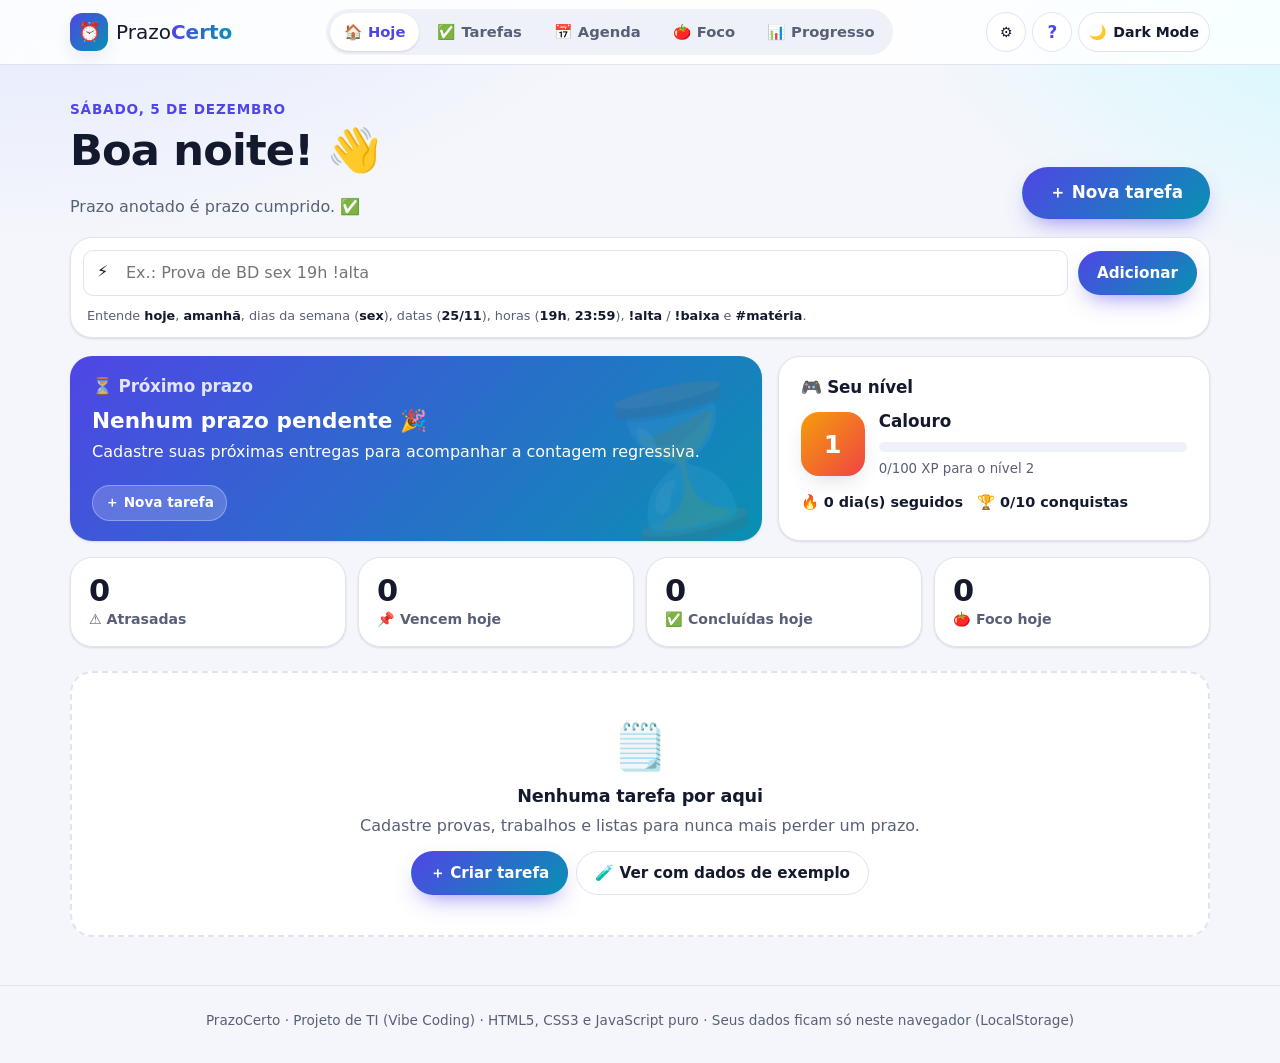
==== index.html @ 07aa2f1f "Add files via upload" ====
<!DOCTYPE html>
<html lang="pt-BR">
<head>
  <meta charset="UTF-8">
  <meta name="viewport" content="width=device-width, initial-scale=1.0">
  <meta name="description" content="PrazoCerto — agenda, tarefas, prazos e Pomodoro para estudantes universitários.">
  <meta name="theme-color" content="#4f46e5">
  <title>PrazoCerto — Gestão de Tempo para Estudantes</title>

  <!-- Prévia do link (WhatsApp, Instagram, Telegram, Discord, Facebook, X/Twitter, LinkedIn) -->
  <link rel="canonical" href="https://joaofortesrabelo-ctrl.github.io/PrazoCerto/">
  <meta property="og:type" content="website">
  <meta property="og:site_name" content="PrazoCerto">
  <meta property="og:locale" content="pt_BR">
  <meta property="og:url" content="https://joaofortesrabelo-ctrl.github.io/PrazoCerto/">
  <meta property="og:title" content="⏰ PrazoCerto — Organize seus prazos da faculdade">
  <meta property="og:description" content="Tarefas, prazos e agenda com cores de urgência, Pomodoro e conquistas. Grátis, instalável e funciona sem internet.">
  <meta property="og:image" content="https://joaofortesrabelo-ctrl.github.io/PrazoCerto/assets/og-imagem.jpg">
  <meta property="og:image:secure_url" content="https://joaofortesrabelo-ctrl.github.io/PrazoCerto/assets/og-imagem.jpg">
  <meta property="og:image:type" content="image/jpeg">
  <meta property="og:image:width" content="1200">
  <meta property="og:image:height" content="630">
  <meta property="og:image:alt" content="Logo do PrazoCerto com o despertador e cartões de tarefas coloridos por urgência">
  <meta name="twitter:card" content="summary_large_image">
  <meta name="twitter:title" content="⏰ PrazoCerto — Organize seus prazos da faculdade">
  <meta name="twitter:description" content="Tarefas, prazos e agenda com cores de urgência, Pomodoro e conquistas. Grátis, instalável e funciona sem internet.">
  <meta name="twitter:image" content="https://joaofortesrabelo-ctrl.github.io/PrazoCerto/assets/og-imagem.jpg">
  <meta name="twitter:image:alt" content="Logo do PrazoCerto com o despertador e cartões de tarefas coloridos por urgência">
  <link rel="icon" href="assets/icons/favicon-32.png" type="image/png" sizes="32x32">
  <link rel="icon" href="assets/icons/icon-192.png" type="image/png" sizes="192x192">

  <!-- App instalável (PWA): manifesto, ícone do iPhone e cor da barra -->
  <link rel="manifest" href="manifest.json">
  <link rel="apple-touch-icon" href="assets/icons/apple-touch-icon.png">
  <meta name="mobile-web-app-capable" content="yes">
  <meta name="apple-mobile-web-app-capable" content="yes">
  <meta name="apple-mobile-web-app-title" content="PrazoCerto">
  <meta name="apple-mobile-web-app-status-bar-style" content="default">

  <!-- Aplica o tema salvo antes de desenhar a página (evita "piscar") -->
  <script>
    (function () {
      var tema = null;
      try { tema = JSON.parse(localStorage.getItem('prazocerto:tema')); } catch (e) {}
      if (!tema) tema = window.matchMedia('(prefers-color-scheme: dark)').matches ? 'dark' : 'light';
      document.documentElement.setAttribute('data-theme', tema);
    })();
  </script>
  <link rel="stylesheet" href="css/style.css">
</head>
<body>
  <!-- Aviso que só aparece se o style.css não carregar (ex.: index.html aberto de dentro do .zip). O style.css esconde este bloco. -->
  <div class="aviso-arquivos" role="alert" style="margin:16px;padding:16px 20px;border:3px solid #b45309;border-radius:12px;background:#fffbeb;color:#1f2937;font:16px/1.5 system-ui,sans-serif">
    <strong style="font-size:18px">⚠️ Os arquivos do PrazoCerto não foram encontrados.</strong><br>
    Provavelmente o <code>index.html</code> foi aberto de dentro do arquivo .zip. Para funcionar:
    <ol style="margin:8px 0 0">
      <li>Feche esta página.</li>
      <li>Clique com o botão direito no <b>PrazoCerto.zip</b> e escolha <b>Extrair tudo…</b></li>
      <li>Abra a pasta extraída <b>prazocerto</b> e dê dois cliques no <b>index.html</b>.</li>
    </ol>
  </div>
  <a class="skip-link" href="#conteudo">Pular para o conteúdo</a>

  <!-- ================= CABEÇALHO ================= -->
  <header class="topbar">
    <div class="topbar__inner">
      <a class="brand" href="#hoje" aria-label="PrazoCerto — início">
        <span class="brand__logo" aria-hidden="true">⏰</span>
        <span class="brand__name">Prazo<strong>Certo</strong></span>
      </a>

      <nav class="nav" aria-label="Navegação principal">
        <ul class="nav__list">
          <li><a class="nav__link" href="#hoje" data-view="hoje"><span aria-hidden="true">🏠</span><span>Hoje</span></a></li>
          <li><a class="nav__link" href="#tarefas" data-view="tarefas"><span aria-hidden="true">✅</span><span>Tarefas</span><span class="badge" id="badge-atrasadas" hidden title="Tarefas atrasadas">0</span></a></li>
          <li><a class="nav__link" href="#agenda" data-view="agenda"><span aria-hidden="true">📅</span><span>Agenda</span></a></li>
          <li><a class="nav__link" href="#foco" data-view="foco"><span aria-hidden="true">🍅</span><span>Foco</span></a></li>
          <li><a class="nav__link" href="#progresso" data-view="progresso"><span aria-hidden="true">📊</span><span>Progresso</span></a></li>
        </ul>
      </nav>

      <div class="topbar__actions">
        <a class="timer-pill" id="timer-pill" href="#foco" hidden aria-label="Pomodoro em andamento — abrir Foco">🍅 <span id="timer-pill-tempo">25:00</span></a>
        <button type="button" class="btn-icon btn-instalar" id="btn-instalar" hidden title="Instalar o PrazoCerto como app"><span aria-hidden="true">📲</span><span class="btn-instalar__texto">Instalar app</span></button>
        <button type="button" class="btn-icon" id="btn-config" aria-haspopup="dialog" aria-label="Configurações" title="Configurações">⚙️</button>
        <button type="button" class="btn-icon" id="btn-ajuda" aria-haspopup="dialog" aria-label="Ajuda e atalhos" title="Ajuda (?)"><span class="btn-ajuda__q" aria-hidden="true">?</span></button>
        <button type="button" class="btn-icon btn-tema" id="btn-tema" aria-pressed="false" title="Alternar tema (T)">
          <span class="btn-tema__icone" aria-hidden="true">🌙</span>
          <span class="btn-tema__texto" lang="en">Dark Mode</span>
        </button>
      </div>
    </div>
  </header>

  <main id="conteudo" tabindex="-1">

    <!-- ================= HOJE ================= -->
    <section class="view" id="view-hoje" aria-labelledby="titulo-hoje">
      <div class="hoje-topo">
        <div>
          <p class="eyebrow" id="hoje-data"></p>
          <h1 id="titulo-hoje">Olá!</h1>
          <p class="sub" id="hoje-frase"></p>
        </div>
        <button type="button" class="btn btn--primary btn--lg" data-acao="nova-tarefa">＋ Nova tarefa</button>
      </div>

      <form class="card quick-add" id="form-rapido" autocomplete="off">
        <label for="rapido" class="sr-only">Adicionar tarefa rápida</label>
        <span class="quick-add__icon" aria-hidden="true">⚡</span>
        <input type="text" id="rapido" class="input" maxlength="120"
               placeholder="Ex.: Prova de BD sex 19h !alta" aria-describedby="rapido-dica">
        <button type="submit" class="btn btn--primary">Adicionar</button>
        <p class="quick-add__dica" id="rapido-dica">Entende <b>hoje</b>, <b>amanhã</b>, dias da semana (<b>sex</b>), datas (<b>25/11</b>), horas (<b>19h</b>, <b>23:59</b>), <b>!alta</b> / <b>!baixa</b> e <b>#matéria</b>.</p>
      </form>

      <div class="hoje-grid">
        <section class="card destaque" id="proximo-prazo" aria-labelledby="titulo-proximo">
          <h2 id="titulo-proximo" class="card__title">⏳ Próximo prazo</h2>
          <div id="proximo-conteudo"></div>
        </section>

        <section class="card nivel-card" aria-labelledby="titulo-nivel">
          <h2 id="titulo-nivel" class="card__title">🎮 Seu nível</h2>
          <div id="nivel-conteudo"></div>
        </section>
      </div>

      <div class="kpis" id="hoje-kpis"></div>

      <div id="hoje-listas"></div>
    </section>

    <!-- ================= TAREFAS ================= -->
    <section class="view" id="view-tarefas" aria-labelledby="titulo-tarefas" hidden>
      <div class="section-head">
        <div>
          <h1 id="titulo-tarefas">Minhas tarefas</h1>
          <p class="sub" id="sub-tarefas"></p>
        </div>
        <button type="button" class="btn btn--primary" data-acao="nova-tarefa">＋ Nova tarefa</button>
      </div>

      <form class="card toolbar" id="form-filtros" role="search" onsubmit="return false">
        <div class="toolbar__search">
          <label for="busca" class="sr-only">Buscar tarefas</label>
          <span class="toolbar__search-icon" aria-hidden="true">🔍</span>
          <input type="search" id="busca" class="input" placeholder="Buscar por título ou descrição…" autocomplete="off">
        </div>
        <div class="toolbar__filters">
          <label class="sr-only" for="filtro-status">Status</label>
          <select id="filtro-status" class="select">
            <option value="pendentes">⏳ Pendentes</option>
            <option value="concluidas">✅ Concluídas</option>
            <option value="todas">📋 Todas</option>
          </select>
          <label class="sr-only" for="filtro-prioridade">Prioridade</label>
          <select id="filtro-prioridade" class="select"><option value="">Todas as prioridades</option></select>
          <label class="sr-only" for="filtro-materia">Matéria</label>
          <select id="filtro-materia" class="select"><option value="">Todas as matérias</option></select>
          <label class="sr-only" for="ordem">Ordenar por</label>
          <select id="ordem" class="select">
            <option value="prazo">Ordenar: prazo</option>
            <option value="prioridade">Ordenar: prioridade</option>
            <option value="criacao">Ordenar: mais novas</option>
          </select>
        </div>
      </form>

      <div id="lista-tarefas"></div>
      <div class="rodape-lista">
        <button type="button" class="btn btn--danger-ghost btn--sm" id="btn-limpar-concluidas" hidden>🧹 Apagar tarefas concluídas</button>
      </div>
    </section>

    <!-- ================= AGENDA ================= -->
    <section class="view" id="view-agenda" aria-labelledby="titulo-agenda" hidden>
      <div class="section-head">
        <div>
          <h1 id="titulo-agenda">Agenda</h1>
          <p class="sub">Veja os prazos do mês. Toque em um dia para ver as tarefas.</p>
        </div>
      </div>

      <div class="agenda">
        <section class="card calendario" aria-labelledby="mes-titulo">
          <div class="calendario__head">
            <button type="button" class="btn-icon" id="mes-anterior" aria-label="Mês anterior">‹</button>
            <h2 id="mes-titulo" aria-live="polite">Mês</h2>
            <button type="button" class="btn-icon" id="mes-proximo" aria-label="Próximo mês">›</button>
            <button type="button" class="btn btn--ghost btn--sm" id="mes-hoje">Hoje</button>
          </div>
          <div class="calendario__semana" aria-hidden="true">
            <span>Dom</span><span>Seg</span><span>Ter</span><span>Qua</span><span>Qui</span><span>Sex</span><span>Sáb</span>
          </div>
          <div class="calendario__dias" id="calendario-dias" aria-label="Dias do mês (use as setas para navegar)"></div>
          <div class="legenda-prioridade" aria-hidden="true">
            <span><i style="background:#ef4444"></i>Alta</span><span><i style="background:#f59e0b"></i>Média</span><span><i style="background:#22c55e"></i>Baixa</span>
          </div>
        </section>

        <section class="card dia-painel" aria-labelledby="dia-titulo">
          <h2 id="dia-titulo">Dia</h2>
          <p class="sub" id="dia-resumo"></p>
          <div id="dia-lista"></div>
          <button type="button" class="btn btn--ghost" id="btn-nova-no-dia">＋ Nova tarefa neste dia</button>
        </section>
      </div>
    </section>

    <!-- ================= FOCO (POMODORO) ================= -->
    <section class="view" id="view-foco" aria-labelledby="titulo-foco" hidden>
      <div class="section-head">
        <div>
          <h1 id="titulo-foco">Modo foco</h1>
          <p class="sub">Técnica Pomodoro: foque sem distrações e faça pausas curtas. A cada 4 ciclos, uma pausa longa.</p>
        </div>
      </div>

      <div class="foco">
        <section class="card timer" aria-label="Timer Pomodoro">
          <div class="segmented" role="radiogroup" aria-label="Modo do timer" id="modos">
            <label class="segmented__opt"><input type="radio" name="modo" value="foco" checked><span>🍅 Foco</span></label>
            <label class="segmented__opt"><input type="radio" name="modo" value="curta"><span>☕ Pausa curta</span></label>
            <label class="segmented__opt"><input type="radio" name="modo" value="longa"><span>🛋️ Pausa longa</span></label>
          </div>

          <div class="anel" id="anel">
            <svg viewBox="0 0 260 260" aria-hidden="true">
              <circle class="anel__trilho" cx="130" cy="130" r="116"></circle>
              <circle class="anel__progresso" id="anel-progresso" cx="130" cy="130" r="116"></circle>
            </svg>
            <div class="anel__centro">
              <span class="anel__tempo" id="timer-tempo" role="timer" aria-live="off">25:00</span>
              <span class="anel__modo" id="timer-modo">Hora de focar</span>
            </div>
          </div>

          <div class="timer__tarefa">
            <label for="timer-tarefa" class="field__label">Focar em qual tarefa?</label>
            <select id="timer-tarefa" class="select"><option value="">Sem tarefa específica</option></select>
          </div>

          <div class="timer__botoes">
            <button type="button" class="btn btn--ghost" id="timer-reiniciar" aria-label="Reiniciar timer">↺ Reiniciar</button>
            <button type="button" class="btn btn--primary btn--lg btn--play" id="timer-iniciar">▶ Iniciar</button>
            <button type="button" class="btn btn--ghost" id="timer-pular" aria-label="Pular para a próxima etapa">⏭ Pular</button>
          </div>
          <p class="timer__status" id="timer-status" aria-live="polite"></p>
        </section>

        <section class="card foco-hoje" aria-labelledby="titulo-foco-hoje">
          <h2 id="titulo-foco-hoje" class="card__title">🍅 Foco de hoje</h2>
          <div id="foco-hoje-conteudo"></div>
        </section>
      </div>
    </section>

    <!-- ================= PROGRESSO ================= -->
    <section class="view" id="view-progresso" aria-labelledby="titulo-progresso" hidden>
      <div class="section-head">
        <div>
          <h1 id="titulo-progresso">Seu progresso</h1>
          <p class="sub">Estatísticas, nível e conquistas calculados a partir das suas tarefas e sessões de foco.</p>
        </div>
      </div>
      <div id="progresso-conteudo"></div>
    </section>
  </main>

  <footer class="footer">
    <p>PrazoCerto · Projeto de TI (Vibe Coding) · HTML5, CSS3 e JavaScript puro · Seus dados ficam só neste navegador (LocalStorage)</p>
  </footer>

  <!-- ================= DIÁLOGOS ================= -->
  <dialog class="modal modal--tarefa" id="dlg-tarefa" aria-labelledby="tarefa-titulo-modal">
    <form class="modal__body" id="form-tarefa" novalidate>
      <button type="button" class="modal__close" data-fechar aria-label="Fechar">✕</button>
      <h2 id="tarefa-titulo-modal">Nova tarefa</h2>
      <input type="hidden" id="t-id">

      <div class="campo">
        <label for="t-titulo" class="field__label">Título <span class="req" aria-hidden="true">*</span></label>
        <input type="text" id="t-titulo" class="input" maxlength="80" required placeholder="Ex.: Prova de Banco de Dados" aria-describedby="erro-titulo">
        <p class="erro" id="erro-titulo" role="alert" hidden></p>
      </div>

      <div class="campos-2">
        <div class="campo">
          <label for="t-materia" class="field__label">Matéria <span class="req" aria-hidden="true">*</span></label>
          <select id="t-materia" class="select" required></select>
        </div>
        <div class="campo">
          <label for="t-tipo" class="field__label">Tipo</label>
          <select id="t-tipo" class="select"></select>
        </div>
      </div>

      <fieldset class="campo">
        <legend class="field__label">Prioridade</legend>
        <div class="prioridades" id="t-prioridades"></div>
      </fieldset>

      <div class="campos-2">
        <div class="campo">
          <label for="t-prazo" class="field__label">Prazo de entrega</label>
          <input type="datetime-local" id="t-prazo" class="input" aria-describedby="prazo-dica">
          <div class="atalhos-data" id="prazo-dica">
            <button type="button" class="chip-btn" data-prazo="hoje">Hoje</button>
            <button type="button" class="chip-btn" data-prazo="amanha">Amanhã</button>
            <button type="button" class="chip-btn" data-prazo="semana">+7 dias</button>
            <button type="button" class="chip-btn" data-prazo="">Sem prazo</button>
          </div>
        </div>
        <div class="campo">
          <label for="t-estimativa" class="field__label">Tempo estimado</label>
          <select id="t-estimativa" class="select">
            <option value="15">15 min</option><option value="30">30 min</option><option value="45">45 min</option>
            <option value="60" selected>1 hora</option><option value="90">1h30</option><option value="120">2 horas</option>
            <option value="180">3 horas</option><option value="300">5 horas</option>
          </select>
        </div>
      </div>

      <div class="campo">
        <label for="t-descricao" class="field__label">Anotações</label>
        <textarea id="t-descricao" class="input" rows="2" maxlength="400" placeholder="Conteúdo, links, materiais…"></textarea>
      </div>

      <fieldset class="campo">
        <legend class="field__label">Etapas (checklist)</legend>
        <ul class="subtarefas" id="t-subtarefas"></ul>
        <div class="sub-add">
          <label for="t-nova-sub" class="sr-only">Nova etapa</label>
          <input type="text" id="t-nova-sub" class="input" maxlength="80" placeholder="Adicionar etapa e apertar Enter">
          <button type="button" class="btn btn--ghost btn--sm" id="btn-add-sub">＋</button>
        </div>
      </fieldset>

      <div class="modal__actions modal__actions--split">
        <button type="button" class="btn btn--danger-ghost" id="btn-excluir-tarefa" hidden>🗑️ Excluir</button>
        <div>
          <button type="button" class="btn btn--text" data-fechar>Cancelar</button>
          <button type="submit" class="btn btn--primary">Salvar tarefa</button>
        </div>
      </div>
    </form>
  </dialog>

  <dialog class="modal" id="dlg-config" aria-labelledby="config-titulo">
    <div class="modal__body">
      <button type="button" class="modal__close" data-fechar aria-label="Fechar">✕</button>
      <h2 id="config-titulo">⚙️ Configurações</h2>

      <form id="form-config" class="config-sec">
        <h3>Você</h3>
        <label for="cfg-nome" class="field__label">Seu nome (para a saudação)</label>
        <input type="text" id="cfg-nome" class="input" maxlength="20" placeholder="Ex.: João">

        <h3>Pomodoro (minutos)</h3>
        <div class="campos-3">
          <div><label for="cfg-foco" class="field__label">Foco</label><input type="number" id="cfg-foco" class="input" min="5" max="90" step="5"></div>
          <div><label for="cfg-curta" class="field__label">Pausa curta</label><input type="number" id="cfg-curta" class="input" min="1" max="30"></div>
          <div><label for="cfg-longa" class="field__label">Pausa longa</label><input type="number" id="cfg-longa" class="input" min="5" max="60" step="5"></div>
        </div>
        <label class="switch"><input type="checkbox" id="cfg-som"><span>🔔 Tocar som ao terminar um ciclo</span></label>
        <label class="switch"><input type="checkbox" id="cfg-atalhos" aria-describedby="atalhos-dica"><span>⌨️ Atalhos de teclado de uma tecla (N, T, 1–5, /, ?)</span></label>
        <p class="field__hint" id="atalhos-dica">Desligue se você usa leitor de tela ou comandos de voz e as teclas sozinhas atrapalham.</p>

        <h3>Avisos de prazo</h3>
        <label class="switch"><input type="checkbox" id="cfg-aviso" aria-describedby="aviso-status"><span>⏰ Notificar antes de um prazo vencer</span></label>
        <div class="campo-aviso">
          <label for="cfg-aviso-min" class="field__label">Avisar com antecedência de</label>
          <select id="cfg-aviso-min" class="select">
            <option value="15">15 minutos</option><option value="30">30 minutos</option>
            <option value="60" selected>1 hora</option><option value="120">2 horas</option><option value="1440">1 dia</option>
          </select>
        </div>
        <p class="aviso-status" id="aviso-status" aria-live="polite"></p>
        <button type="button" class="btn btn--ghost btn--sm" id="btn-testar-aviso">🔔 Testar notificação</button>
        <p class="erro" id="erro-config" role="alert" hidden></p>
        <button type="submit" class="btn btn--primary">Salvar configurações</button>
      </form>

      <section class="config-sec" aria-labelledby="materias-titulo">
        <h3 id="materias-titulo">Matérias</h3>
        <ul class="materias" id="lista-materias"></ul>
        <form class="materia-add" id="form-materia">
          <label for="nova-materia" class="sr-only">Nome da nova matéria</label>
          <input type="text" id="nova-materia" class="input" maxlength="30" placeholder="Nova matéria">
          <label for="cor-materia" class="sr-only">Cor</label>
          <input type="color" id="cor-materia" class="cor" value="#6366f1">
          <button type="submit" class="btn btn--ghost btn--sm">Adicionar</button>
        </form>
      </section>

      <section class="config-sec" aria-labelledby="dados-titulo">
        <h3 id="dados-titulo">Seus dados</h3>
        <div class="botoes-linha">
          <button type="button" class="btn btn--ghost btn--sm" id="btn-exportar">⬇️ Baixar backup</button>
          <label class="btn btn--ghost btn--sm">⬆️ Restaurar backup<input type="file" id="input-importar" accept="application/json,.json" class="sr-only"></label>
          <button type="button" class="btn btn--ghost btn--sm" data-acao="exemplo">🧪 Carregar exemplo</button>
          <button type="button" class="btn btn--danger-ghost btn--sm" id="btn-apagar-tudo">🗑️ Apagar tudo</button>
        </div>
      </section>
    </div>
  </dialog>

  <dialog class="modal" id="dlg-ajuda" aria-labelledby="ajuda-titulo">
    <div class="modal__body">
      <button type="button" class="modal__close" data-fechar aria-label="Fechar">✕</button>
      <h2 id="ajuda-titulo">Como usar o PrazoCerto</h2>
      <ol class="ajuda-passos">
        <li><strong>Cadastre suas tarefas</strong> com matéria, prioridade e prazo — ou use a tarefa rápida da tela Hoje.</li>
        <li><strong>As cores mostram a urgência:</strong> 🔴 atrasada, 🟠 vence em menos de 24h, 🟡 em até 3 dias.</li>
        <li><strong>Marque ✓ quando terminar</strong> e ganhe XP. Errou? Use <em>Desfazer</em>.</li>
        <li><strong>Use o Foco</strong> (Pomodoro) para estudar em blocos de 25 minutos.</li>
        <li><strong>Acompanhe o Progresso:</strong> nível, sequência de dias e conquistas.</li>
        <li><strong>Ative os avisos</strong> em ⚙️ Configurações: o navegador te avisa 1 hora antes de cada prazo (dá para mudar a antecedência).</li>
      </ol>
      <h3 id="ajuda-instalar">Instalar como app</h3>
      <p class="modal__sub" style="margin-top:0">O PrazoCerto pode ser instalado e aberto como um app, com ícone próprio e <strong>funcionando sem internet</strong>. Suas tarefas continuam salvas no aparelho.</p>
      <ul class="ajuda-instalar">
        <li><strong>Computador (Chrome ou Edge):</strong> clique em <em>📲 Instalar app</em> no topo, ou no ícone de instalar na barra de endereço.</li>
        <li><strong>Android (Chrome):</strong> toque em <em>📲 Instalar app</em>, ou no menu ⋮ → <em>Instalar app</em> / <em>Adicionar à tela inicial</em>.</li>
        <li><strong>iPhone (Safari):</strong> toque em Compartilhar <span aria-hidden="true">⬆️</span> → <em>Adicionar à Tela de Início</em>.</li>
      </ul>
      <h3>Atalhos de teclado</h3>
      <dl class="atalhos">
        <div><dt><kbd>N</kbd></dt><dd>Nova tarefa</dd></div>
        <div><dt><kbd>1</kbd>–<kbd>5</kbd></dt><dd>Hoje, Tarefas, Agenda, Foco e Progresso</dd></div>
        <div><dt><kbd>/</kbd></dt><dd>Buscar tarefas</dd></div>
        <div><dt><kbd>Espaço</kbd></dt><dd>Iniciar/pausar o Pomodoro (na tela Foco)</dd></div>
        <div><dt><kbd>T</kbd></dt><dd>Alternar tema claro/escuro</dd></div>
        <div><dt><kbd>?</kbd></dt><dd>Abrir esta ajuda</dd></div>
        <div><dt><kbd>Esc</kbd></dt><dd>Fechar janelas</dd></div>
      </dl>
      <p class="modal__sub">Os atalhos de uma tecla podem ser desligados em ⚙️ Configurações. As notificações ficam paradas enquanto o mouse ou o foco do teclado estiver sobre elas.</p>
      <div class="modal__actions"><button type="button" class="btn btn--primary" data-fechar>Entendi</button></div>
    </div>
  </dialog>

  <dialog class="modal modal--confirmar" id="dlg-confirmar" aria-labelledby="confirmar-titulo" aria-describedby="confirmar-texto">
    <div class="modal__body">
      <h2 id="confirmar-titulo">Tem certeza?</h2>
      <p id="confirmar-texto"></p>
      <div class="modal__actions">
        <button type="button" class="btn btn--ghost" id="confirmar-nao">Cancelar</button>
        <button type="button" class="btn btn--danger" id="confirmar-sim">Confirmar</button>
      </div>
    </div>
  </dialog>

  <div class="toasts" id="toasts" role="status" aria-live="polite"></div>
  <div class="confete" id="confete" aria-hidden="true"></div>

  <!-- Scripts: dados → persistência → aplicação -->
  <script src="js/data.js"></script>
  <script src="js/storage.js"></script>
  <script src="js/app.js"></script>
</body>
</html>
---- css/style.css ----
/* ==================================================================
   PrazoCerto — style.css
   ------------------------------------------------------------------
     1. Variáveis (tema claro / escuro)
     2. Base e acessibilidade
     3. Cabeçalho e navegação
     4. Componentes (botões, campos, cards, tarefas…)
     5. Telas (Hoje, Tarefas, Agenda, Foco, Progresso)
     6. Modais, notificações e confete
     7. Animações
     8. Responsividade (tablet e celular)
   ================================================================== */

/* ---------- 1. VARIÁVEIS ---------- */
:root {
  --bg: #f4f6fb;
  --bg-glow: radial-gradient(1100px 560px at 0% -10%, #e0e7ff 0%, transparent 60%),
             radial-gradient(900px 500px at 110% 0%, #cffafe 0%, transparent 55%);
  --surface: #ffffff;
  --surface-2: #eef1f8;
  --surface-3: #e2e7f2;
  --text: #141a2e;
  --muted: #586078;
  --border: #dfe4ef;
  --primary: #4f46e5;
  --primary-2: #0891b2;
  --primary-soft: #e8e7ff;
  --on-primary: #ffffff;
  --alta: #ef4444; --media: #f59e0b; --baixa: #22c55e;
  --atrasada: #b91c1c; --urgente: #c2410c; --proxima: #a16207; --ok: #586078; /* contraste ≥ 4.5:1 (WCAG AA) */
  --success: #15803d;
  --danger: #dc2626;
  --danger-soft: #fee2e2;
  --shadow-sm: 0 1px 2px rgb(20 26 60 / .06), 0 1px 3px rgb(20 26 60 / .08);
  --shadow-md: 0 8px 22px -8px rgb(30 40 110 / .22);
  --shadow-lg: 0 24px 60px -18px rgb(30 40 110 / .35);
  --radius-sm: 10px;
  --radius: 16px;
  --radius-lg: 22px;
  --font: system-ui, -apple-system, "Segoe UI", Roboto, "Helvetica Neue", Arial, sans-serif;
  --nav-h: 64px;
  --t-fast: .15s ease;
  --t: .28s cubic-bezier(.2, .8, .2, 1);
  color-scheme: light;
}

[data-theme="dark"] {
  --bg: #0b1020;
  --bg-glow: radial-gradient(1100px 560px at 0% -10%, #1e1b4b 0%, transparent 60%),
             radial-gradient(900px 500px at 110% 0%, #083344 0%, transparent 55%);
  --surface: #141a2e;
  --surface-2: #1c2440;
  --surface-3: #283255;
  --text: #eef1fb;
  --muted: #a3abc7;
  --border: #29324f;
  --primary: #818cf8;
  --primary-2: #22d3ee;
  --primary-soft: #232a5a;
  --on-primary: #0b1020;
  --atrasada: #f87171; --urgente: #fb923c; --proxima: #facc15; --ok: #a3abc7;
  --success: #4ade80;
  --danger: #f87171;
  --danger-soft: #3b1720;
  --shadow-sm: 0 1px 2px rgb(0 0 0 / .4);
  --shadow-md: 0 8px 24px -8px rgb(0 0 0 / .6);
  --shadow-lg: 0 24px 60px -18px rgb(0 0 0 / .8);
  color-scheme: dark;
}

/* ---------- 2. BASE E ACESSIBILIDADE ---------- */
*, *::before, *::after { box-sizing: border-box; }
html { scroll-behavior: smooth; -webkit-text-size-adjust: 100%; }
body {
  margin: 0; min-height: 100vh; display: flex; flex-direction: column;
  font-family: var(--font); font-size: 16px; line-height: 1.5; color: var(--text);
  background: var(--bg-glow), var(--bg); background-attachment: fixed;
  transition: background-color var(--t), color var(--t);
}
main { flex: 1; width: 100%; max-width: 1180px; margin: 0 auto; padding: 24px 20px 48px; outline: none; }
h1, h2, h3 { line-height: 1.2; margin: 0 0 .4em; }
h1 { font-size: clamp(1.6rem, 1.2rem + 1.6vw, 2.3rem); letter-spacing: -.02em; }
h2 { font-size: 1.25rem; letter-spacing: -.01em; }
h3 { font-size: 1.02rem; }
p { margin: 0 0 .8em; }
a { color: var(--primary); }
kbd { font: 600 .8em/1 var(--font); padding: .25em .5em; border-radius: 6px; background: var(--surface-2); border: 1px solid var(--border); border-bottom-width: 2px; }
.sr-only { position: absolute !important; width: 1px; height: 1px; padding: 0; margin: -1px; overflow: hidden; clip: rect(0 0 0 0); white-space: nowrap; border: 0; }
.skip-link { position: absolute; left: 12px; top: -60px; z-index: 100; background: var(--primary); color: var(--on-primary); padding: 10px 16px; border-radius: var(--radius-sm); font-weight: 700; text-decoration: none; transition: top var(--t-fast); }
.skip-link:focus { top: 12px; }
:focus-visible { outline: 3px solid var(--primary); outline-offset: 2px; border-radius: 6px; }
[hidden] { display: none !important; }
.sub { color: var(--muted); margin: 0; }
.eyebrow { display: inline-block; margin: 0 0 6px; color: var(--primary); font-weight: 800; font-size: .85rem; text-transform: uppercase; letter-spacing: .06em; }

/* ---------- 3. CABEÇALHO E NAVEGAÇÃO ---------- */
.topbar {
  position: sticky; top: 0; z-index: 40;
  background: color-mix(in srgb, var(--surface) 84%, transparent);
  backdrop-filter: saturate(160%) blur(14px); -webkit-backdrop-filter: saturate(160%) blur(14px);
  border-bottom: 1px solid var(--border);
}
.topbar__inner { max-width: 1180px; margin: 0 auto; padding: 0 20px; height: var(--nav-h); display: flex; align-items: center; gap: 16px; }
.brand { display: flex; align-items: center; gap: 8px; text-decoration: none; color: var(--text); font-size: 1.25rem; }
.brand__logo { display: grid; place-items: center; width: 38px; height: 38px; border-radius: 12px; background: linear-gradient(135deg, var(--primary), var(--primary-2)); font-size: 1.15rem; box-shadow: var(--shadow-md); }
.brand__name strong { background: linear-gradient(90deg, var(--primary), var(--primary-2)); -webkit-background-clip: text; background-clip: text; color: transparent; }

.nav { flex: 1; display: flex; justify-content: center; }
.nav__list { display: flex; gap: 4px; list-style: none; margin: 0; padding: 4px; background: var(--surface-2); border-radius: 999px; }
.nav__link { position: relative; display: flex; align-items: center; gap: 6px; padding: 8px 14px; border-radius: 999px; color: var(--muted); text-decoration: none; font-weight: 600; font-size: .92rem; white-space: nowrap; transition: background var(--t-fast), color var(--t-fast); }
.nav__link:hover { color: var(--text); background: var(--surface-3); }
.nav__link[aria-current="page"] { background: var(--surface); color: var(--primary); box-shadow: var(--shadow-sm); }
.badge { min-width: 20px; height: 20px; padding: 0 6px; border-radius: 999px; display: inline-grid; place-items: center; background: #b91c1c; color: #fff; font-size: .72rem; font-weight: 800; }

.topbar__actions { display: flex; align-items: center; gap: 6px; }
.btn-icon { display: inline-flex; align-items: center; justify-content: center; gap: 6px; height: 40px; min-width: 40px; padding: 0 10px; border: 1px solid var(--border); border-radius: 999px; background: var(--surface); color: var(--text); font: 600 .88rem var(--font); cursor: pointer; transition: transform var(--t-fast), background var(--t-fast); }
.btn-icon:hover { background: var(--surface-2); }
.btn-icon:active { transform: scale(.95); }
.btn-instalar { border-color: transparent; background: linear-gradient(135deg, var(--primary), var(--primary-2)); color: #fff; box-shadow: var(--shadow-md); }
.btn-instalar:hover { background: linear-gradient(135deg, var(--primary), var(--primary-2)); filter: brightness(1.08); }
.btn-instalar[hidden] { display: none; }
.ajuda-instalar { margin: 8px 0 16px; padding-left: 20px; display: grid; gap: 6px; }
.btn-ajuda__q { font-weight: 900; font-size: 1.05rem; color: var(--primary); }
.timer-pill { display: inline-flex; align-items: center; gap: 6px; height: 36px; padding: 0 12px; border-radius: 999px; background: linear-gradient(135deg, #ef4444, #f97316); color: #fff; font-weight: 800; text-decoration: none; font-variant-numeric: tabular-nums; animation: pulso 2s ease-in-out infinite; }

/* ---------- 4. COMPONENTES ---------- */
.card { background: var(--surface); border: 1px solid var(--border); border-radius: var(--radius-lg); box-shadow: var(--shadow-sm); transition: background-color var(--t), border-color var(--t); }
.card__title { font-size: 1.05rem; margin-bottom: 12px; }

.btn {
  --btn-bg: var(--surface-2); --btn-fg: var(--text);
  display: inline-flex; align-items: center; justify-content: center; gap: 8px; min-height: 44px; padding: 10px 18px;
  border-radius: 999px; border: 1px solid transparent; background: var(--btn-bg); color: var(--btn-fg); font: 700 .95rem var(--font);
  cursor: pointer; text-decoration: none; white-space: nowrap;
  transition: transform var(--t-fast), box-shadow var(--t-fast), background var(--t-fast); -webkit-tap-highlight-color: transparent;
}
.btn:hover { transform: translateY(-1px); }
.btn:active { transform: scale(.98); }
.btn--primary { --btn-fg: #fff; background: linear-gradient(135deg, #4f46e5, #0891b2); box-shadow: 0 10px 24px -10px rgb(79 70 229 / .7); }
.btn--primary:hover { box-shadow: 0 14px 30px -10px rgb(79 70 229 / .8); }
.btn--lg { min-height: 52px; padding: 12px 26px; font-size: 1.05rem; }
.btn--sm { min-height: 36px; padding: 6px 12px; font-size: .85rem; }
.btn--ghost { --btn-bg: var(--surface); border-color: var(--border); }
.btn--ghost:hover { --btn-bg: var(--surface-2); }
.btn--text { --btn-bg: transparent; --btn-fg: var(--muted); }
.btn--text:hover { --btn-fg: var(--text); }
.btn--danger { --btn-bg: var(--danger); --btn-fg: #fff; }
.btn--danger-ghost { --btn-bg: transparent; --btn-fg: var(--danger); border-color: color-mix(in srgb, var(--danger) 40%, transparent); }
.btn--danger-ghost:hover { --btn-bg: var(--danger-soft); }

.field__label { display: block; font-weight: 700; margin-bottom: 8px; font-size: .92rem; padding: 0; }
.req { color: var(--danger); }
.input, .select {
  width: 100%; min-height: 46px; padding: 10px 14px; border-radius: var(--radius-sm); border: 1.5px solid var(--border);
  background: var(--surface); color: var(--text); font: 500 1rem var(--font); transition: border-color var(--t-fast), box-shadow var(--t-fast);
}
textarea.input { resize: vertical; min-height: 64px; }
.select { appearance: none; -webkit-appearance: none; padding-right: 40px; cursor: pointer;
  background-image: url("data:image/svg+xml,%3Csvg xmlns='http://www.w3.org/2000/svg' width='12' height='8' fill='none' stroke='%238891a8' stroke-width='2'%3E%3Cpath d='M1 1.5l5 5 5-5'/%3E%3C/svg%3E");
  background-repeat: no-repeat; background-position: right 14px center; }
.input:focus, .select:focus { outline: none; border-color: var(--primary); box-shadow: 0 0 0 4px color-mix(in srgb, var(--primary) 22%, transparent); }
.input[aria-invalid="true"] { border-color: var(--danger); }
.erro { display: flex; align-items: center; gap: 6px; margin: 8px 0 0; color: var(--danger); font-weight: 600; font-size: .9rem; animation: shake .35s ease; }
.erro::before { content: "⚠️"; }

.segmented { display: inline-flex; padding: 4px; gap: 4px; border-radius: 999px; background: var(--surface-2); flex-wrap: wrap; }
.segmented__opt { position: relative; }
.segmented__opt input { position: absolute; opacity: 0; inset: 0; margin: 0; cursor: pointer; }
.segmented__opt span { display: block; white-space: nowrap; padding: 9px 16px; border-radius: 999px; font-weight: 700; color: var(--muted); cursor: pointer; transition: all var(--t-fast); }
.segmented__opt input:checked + span { background: var(--surface); color: var(--text); box-shadow: var(--shadow-sm); }
.segmented__opt input:focus-visible + span { outline: 3px solid var(--primary); outline-offset: 2px; }

.pill { display: inline-flex; align-items: center; gap: 4px; padding: 3px 10px; border-radius: 999px; background: var(--surface-2); font-size: .78rem; font-weight: 700; color: var(--muted); }
.materia-tag { display: inline-flex; align-items: center; gap: 6px; padding: 3px 10px; border-radius: 999px; font-size: .78rem; font-weight: 800;
  /* texto escurecido a partir da cor da matéria para manter contraste ≥ 4.5:1 */
  color: color-mix(in srgb, var(--cor) 55%, #000); background: color-mix(in srgb, var(--cor) 14%, transparent); }
[data-theme="dark"] .materia-tag { color: color-mix(in srgb, var(--cor) 45%, #fff); background: color-mix(in srgb, var(--cor) 22%, transparent); }
.materia-tag::before { content: ""; width: 8px; height: 8px; border-radius: 50%; background: var(--cor); }
.prio { display: inline-flex; align-items: center; gap: 4px; font-size: .78rem; font-weight: 800; }
.prio::before { content: ""; width: 8px; height: 8px; border-radius: 50%; background: var(--c); }

/* Item de tarefa */
.lista { list-style: none; margin: 0; padding: 0; display: grid; gap: 10px; }
.grupo { margin-bottom: 24px; }
.grupo__titulo { display: flex; align-items: center; gap: 8px; font-size: .95rem; text-transform: uppercase; letter-spacing: .05em; color: var(--muted); margin: 0 0 10px; }
.grupo__titulo .contagem { background: var(--surface-2); border-radius: 999px; padding: 1px 9px; font-size: .78rem; }
.grupo--atrasadas .grupo__titulo { color: var(--atrasada); }

.tarefa {
  --c: var(--baixa);
  position: relative; display: grid; grid-template-columns: auto 1fr auto; gap: 14px; align-items: start;
  padding: 14px 14px 14px 18px; background: var(--surface); border: 1px solid var(--border); border-radius: var(--radius);
  box-shadow: var(--shadow-sm); overflow: hidden; transition: transform var(--t), box-shadow var(--t), opacity var(--t);
  animation: fadeUp .35s var(--t) both; animation-delay: calc(var(--i, 0) * 35ms);
}
.tarefa::before { content: ""; position: absolute; left: 0; top: 0; bottom: 0; width: 5px; background: var(--c); }
.tarefa:hover { transform: translateY(-2px); box-shadow: var(--shadow-md); }
.tarefa.prio-alta { --c: var(--alta); } .tarefa.prio-media { --c: var(--media); } .tarefa.prio-baixa { --c: var(--baixa); }
.tarefa.urg-atrasada { background: color-mix(in srgb, var(--atrasada) 6%, var(--surface)); border-color: color-mix(in srgb, var(--atrasada) 35%, var(--border)); }
.tarefa.is-done { opacity: .62; }
.tarefa.is-done .tarefa__titulo { text-decoration: line-through; }
.tarefa.saindo { animation: slideOut .32s ease forwards; }

.check {
  width: 30px; height: 30px; margin-top: 2px; border-radius: 50%; border: 2.5px solid var(--c); background: transparent; color: transparent;
  display: grid; place-items: center; cursor: pointer; font-weight: 900; font-size: .95rem; transition: all var(--t-fast);
}
.check:hover { background: color-mix(in srgb, var(--c) 18%, transparent); color: var(--c); }
.check[aria-pressed="true"] { background: var(--success); border-color: var(--success); color: #fff; animation: pop .35s ease; }

.tarefa__main { min-width: 0; }
.tarefa__top { display: flex; flex-wrap: wrap; gap: 6px 10px; align-items: center; margin-bottom: 4px; }
.tarefa__top .tipo { font-size: .8rem; color: var(--muted); font-weight: 600; }
.tarefa h3 { margin: 0 0 6px; font-size: 1.02rem; }
.tarefa__titulo { all: unset; cursor: pointer; font-weight: 750; overflow-wrap: anywhere; }
.tarefa__titulo:hover { color: var(--primary); }
.tarefa__titulo:focus-visible { outline: 3px solid var(--primary); outline-offset: 2px; border-radius: 4px; }
.tarefa__meta { display: flex; flex-wrap: wrap; gap: 4px 14px; font-size: .84rem; color: var(--muted); font-weight: 600; }
.prazo { font-weight: 800; }
.prazo.urg-atrasada { color: var(--atrasada); } .prazo.urg-urgente { color: var(--urgente); }
.prazo.urg-proxima { color: var(--proxima); } .prazo.urg-ok { color: var(--ok); }
.progresso-sub { height: 6px; border-radius: 999px; background: var(--surface-2); overflow: hidden; margin-top: 10px; max-width: 280px; }
.progresso-sub span { display: block; height: 100%; background: linear-gradient(90deg, var(--primary), var(--primary-2)); border-radius: 999px; transition: width var(--t); }
.subs-inline { list-style: none; padding: 0; margin: 10px 0 0; display: grid; gap: 4px; }
.subs-inline label { display: flex; gap: 8px; align-items: center; font-size: .88rem; cursor: pointer; }
.subs-inline input { width: 16px; height: 16px; accent-color: var(--primary); }
.subs-inline .feita { text-decoration: line-through; color: var(--muted); }
.tarefa__acoes { display: flex; gap: 4px; }
.acao-mini { width: 36px; height: 36px; border-radius: 10px; border: 1px solid transparent; background: transparent; cursor: pointer; font-size: 1rem; display: grid; place-items: center; color: var(--text); }
.acao-mini:hover { background: var(--surface-2); border-color: var(--border); }

/* Estado vazio */
.vazio { text-align: center; padding: 40px 20px; color: var(--muted); background: var(--surface); border: 2px dashed var(--border); border-radius: var(--radius-lg); }
.vazio__emoji { font-size: 2.8rem; display: block; margin-bottom: 6px; }
.vazio h2, .vazio h3 { color: var(--text); font-size: 1.1rem; }
.vazio .botoes-linha { justify-content: center; }
.botoes-linha { display: flex; flex-wrap: wrap; gap: 8px; }

/* ---------- 5. TELAS ---------- */
.view { animation: fadeUp .35s var(--t) both; }
.section-head { display: flex; align-items: flex-end; justify-content: space-between; gap: 16px; flex-wrap: wrap; margin: 8px 0 18px; }

/* Hoje */
.hoje-topo { display: flex; align-items: flex-end; justify-content: space-between; gap: 16px; flex-wrap: wrap; margin: 8px 0 18px; }
.hoje-topo h1 { font-size: clamp(1.8rem, 1.3rem + 2vw, 2.7rem); }
.quick-add { position: relative; display: flex; flex-wrap: wrap; gap: 10px; align-items: center; padding: 12px; margin-bottom: 18px; }
.quick-add .input { flex: 1 1 300px; padding-left: 42px; }
.quick-add__icon { position: absolute; left: 26px; top: 34px; transform: translateY(-50%); pointer-events: none; }
.quick-add__dica { flex-basis: 100%; margin: 0 4px; font-size: .8rem; color: var(--muted); }
.quick-add__dica b { color: var(--text); font-weight: 700; }

.hoje-grid { display: grid; grid-template-columns: 1.6fr 1fr; gap: 16px; margin-bottom: 16px; }
.destaque, .nivel-card { padding: 20px 22px; }
.destaque { background: linear-gradient(135deg, #4f46e5, #0891b2); color: #fff; border: 0; position: relative; overflow: hidden; }
.destaque::after { content: "⏳"; position: absolute; right: -10px; bottom: -30px; font-size: 9rem; opacity: .12; transform: rotate(-12deg); }
.destaque .card__title { color: rgb(255 255 255 / .85); }
.destaque h3 { font-size: 1.35rem; margin: 6px 0; }
.destaque .materia-tag { --cor: #fff !important; background: rgb(255 255 255 / .18); color: #fff; }
.contador { display: flex; gap: 10px; margin: 14px 0 6px; flex-wrap: wrap; }
.contador div { min-width: 64px; padding: 8px 10px; border-radius: 12px; background: rgb(255 255 255 / .16); text-align: center; backdrop-filter: blur(4px); }
.contador b { display: block; font-size: 1.7rem; font-weight: 850; font-variant-numeric: tabular-nums; line-height: 1.1; }
.contador small { font-size: .72rem; font-weight: 700; opacity: .85; text-transform: uppercase; }
.destaque.is-atrasada { background: linear-gradient(135deg, #dc2626, #9f1239); }
.destaque .btn { --btn-bg: rgb(255 255 255 / .18); --btn-fg: #fff; border-color: rgb(255 255 255 / .3); margin-top: 8px; }

.nivel { display: flex; align-items: center; gap: 14px; }
.nivel__num { width: 64px; height: 64px; border-radius: 18px; display: grid; place-items: center; font-size: 1.6rem; font-weight: 900; color: #fff; background: linear-gradient(135deg, #f59e0b, #ef4444); box-shadow: var(--shadow-md); flex: none; }
.nivel__info { flex: 1; min-width: 0; }
.nivel__info strong { display: block; font-size: 1.05rem; }
.xp-barra { height: 10px; border-radius: 999px; background: var(--surface-2); overflow: hidden; margin: 8px 0 4px; }
.xp-barra span { display: block; height: 100%; border-radius: 999px; background: linear-gradient(90deg, #f59e0b, #ef4444); animation: grow .9s var(--t) both; transform-origin: left; }
.nivel__extra { display: flex; gap: 14px; flex-wrap: wrap; margin-top: 12px; font-weight: 700; font-size: .9rem; }

.kpis { display: grid; grid-template-columns: repeat(4, 1fr); gap: 12px; margin-bottom: 24px; }
.kpi { padding: 16px 18px; display: flex; flex-direction: column; gap: 2px; text-decoration: none; color: inherit; }
a.kpi:hover { border-color: var(--primary); }
.kpi__valor { font-size: 1.9rem; font-weight: 850; letter-spacing: -.02em; line-height: 1.1; }
.kpi__label { color: var(--muted); font-weight: 600; font-size: .88rem; }
.kpi--alerta .kpi__valor { color: var(--atrasada); }

/* Tarefas: barra de filtros */
.toolbar { display: flex; flex-wrap: wrap; gap: 12px; padding: 12px; margin-bottom: 18px; }
.toolbar__search { position: relative; flex: 1 1 260px; }
.toolbar__search .input { padding-left: 42px; }
.toolbar__search-icon { position: absolute; left: 14px; top: 50%; transform: translateY(-50%); pointer-events: none; }
.toolbar__filters { display: flex; flex-wrap: wrap; gap: 10px; flex: 3 1 520px; }
.toolbar__filters .select { flex: 1 1 140px; width: auto; }
.rodape-lista { display: flex; justify-content: flex-end; margin-top: 8px; }

/* Agenda */
.agenda { display: grid; grid-template-columns: 1.5fr 1fr; gap: 16px; align-items: start; }
.calendario { padding: 18px; }
.calendario__head { display: flex; align-items: center; gap: 8px; margin-bottom: 12px; }
.calendario__head h2 { flex: 1; text-align: center; margin: 0; }
.calendario__semana, .calendario__dias { display: grid; grid-template-columns: repeat(7, 1fr); gap: 6px; }
.calendario__semana span { text-align: center; font-size: .78rem; font-weight: 800; color: var(--muted); text-transform: uppercase; padding-bottom: 4px; }
.dia {
  position: relative; aspect-ratio: 1 / .9; border-radius: 12px; border: 1.5px solid transparent; background: var(--surface-2);
  color: var(--text); font: 700 .95rem var(--font); cursor: pointer; display: flex; flex-direction: column; align-items: center; justify-content: flex-start;
  padding: 8px 2px 4px; gap: 4px; transition: all var(--t-fast);
}
.dia:hover { border-color: var(--primary); }
.dia.fora { opacity: .35; }
.dia.hoje { background: var(--primary-soft); color: var(--primary); }
.dia.hoje::after { content: "hoje"; position: absolute; bottom: 3px; font-size: .58rem; text-transform: uppercase; font-weight: 900; letter-spacing: .05em; }
.dia[aria-pressed="true"] { border-color: var(--primary); box-shadow: 0 0 0 3px color-mix(in srgb, var(--primary) 25%, transparent); }
.dia.tem-atrasada { background: color-mix(in srgb, var(--atrasada) 12%, var(--surface-2)); }
.pontos { display: flex; gap: 3px; flex-wrap: wrap; justify-content: center; }
.pontos i { width: 7px; height: 7px; border-radius: 50%; background: var(--c); }
.pontos i.feito { opacity: .35; }
.legenda-prioridade { display: flex; gap: 16px; justify-content: center; margin-top: 14px; font-size: .82rem; color: var(--muted); font-weight: 600; }
.legenda-prioridade i { display: inline-block; width: 9px; height: 9px; border-radius: 50%; margin-right: 6px; }
.dia-painel { padding: 18px 20px; display: flex; flex-direction: column; gap: 12px; position: sticky; top: calc(var(--nav-h) + 16px); }
.dia-painel h2 { margin: 0; }
.dia-painel .tarefa { grid-template-columns: auto 1fr; }
.dia-painel .tarefa__acoes { display: none; }

/* Foco (Pomodoro) */
.foco { display: grid; grid-template-columns: 1.4fr 1fr; gap: 16px; align-items: start; }
.timer { padding: 24px; display: flex; flex-direction: column; align-items: center; gap: 20px; }
.anel { position: relative; width: min(300px, 78vw); aspect-ratio: 1; }
.anel svg { width: 100%; height: 100%; transform: rotate(-90deg); }
.anel circle { fill: none; stroke-width: 14; }
.anel__trilho { stroke: var(--surface-2); }
.anel__progresso { stroke: var(--primary); stroke-linecap: round; stroke-dasharray: 728.8; stroke-dashoffset: 0; transition: stroke-dashoffset .3s linear, stroke .3s; }
.timer.modo-curta .anel__progresso, .timer.modo-longa .anel__progresso { stroke: var(--baixa); }
.anel__centro { position: absolute; inset: 0; display: flex; flex-direction: column; align-items: center; justify-content: center; }
.anel__tempo { font-size: clamp(3rem, 2rem + 4vw, 4.4rem); font-weight: 850; font-variant-numeric: tabular-nums; letter-spacing: -.03em; line-height: 1; }
.anel__modo { color: var(--muted); font-weight: 700; margin-top: 6px; }
.timer.rodando .anel__tempo { color: var(--primary); }
.timer.modo-curta.rodando .anel__tempo, .timer.modo-longa.rodando .anel__tempo { color: var(--success); }
.timer__tarefa { width: 100%; max-width: 420px; }
.timer__botoes { display: flex; gap: 10px; align-items: center; flex-wrap: wrap; justify-content: center; }
.btn--play { min-width: 160px; }
.timer__status { color: var(--muted); font-weight: 600; margin: 0; text-align: center; min-height: 1.5em; }
.foco-hoje { padding: 20px 22px; }
.tomates { display: flex; flex-wrap: wrap; gap: 6px; font-size: 1.6rem; margin: 6px 0 14px; }
.tomates .vazio-t { filter: grayscale(1); opacity: .3; }
.sessoes { list-style: none; padding: 0; margin: 0; display: grid; gap: 8px; }
.sessoes li { display: flex; justify-content: space-between; gap: 10px; padding: 10px 12px; border-radius: 12px; background: var(--surface-2); font-size: .9rem; font-weight: 600; }
.sessoes span:last-child { color: var(--muted); white-space: nowrap; }

/* Progresso */
.graficos { display: grid; grid-template-columns: 1fr 1fr; gap: 16px; margin-bottom: 16px; }
.grafico { padding: 20px 22px; }
.colunas { display: grid; grid-template-columns: repeat(7, 1fr); gap: 10px; align-items: end; height: 190px; margin-top: 14px; }
.coluna { display: flex; flex-direction: column; align-items: center; justify-content: flex-end; gap: 6px; height: 100%; }
.coluna__barra { width: 100%; max-width: 44px; border-radius: 10px 10px 4px 4px; background: linear-gradient(180deg, var(--primary), var(--primary-2)); transform-origin: bottom; animation: growY .8s var(--t) both; min-height: 4px; }
.coluna__barra.zero { background: var(--surface-2); }
.coluna__valor { font-weight: 800; font-size: .85rem; }
.coluna__dia { font-size: .76rem; color: var(--muted); font-weight: 700; text-transform: capitalize; }
.coluna.hoje .coluna__dia { color: var(--primary); }
.barras { list-style: none; margin: 14px 0 0; padding: 0; display: grid; gap: 12px; }
.barra__top { display: flex; justify-content: space-between; gap: 8px; font-weight: 700; font-size: .9rem; margin-bottom: 5px; }
.barra__trilho { height: 12px; border-radius: 999px; background: var(--surface-2); overflow: hidden; }
.barra__fill { height: 100%; border-radius: 999px; background: var(--cor, var(--primary)); transform-origin: left; animation: grow .8s var(--t) both; }
.donut-wrap { display: flex; align-items: center; gap: 22px; margin-top: 12px; flex-wrap: wrap; }
.donut { width: 140px; height: 140px; border-radius: 50%; display: grid; place-items: center; flex: none; }
.donut::after { content: attr(data-centro); width: 92px; height: 92px; border-radius: 50%; background: var(--surface); display: grid; place-items: center; font-weight: 850; font-size: 1.15rem; text-align: center; white-space: pre-line; line-height: 1.15; }
.legenda { list-style: none; margin: 0; padding: 0; display: grid; gap: 8px; font-weight: 600; }
.legenda i { display: inline-block; width: 12px; height: 12px; border-radius: 4px; margin-right: 8px; vertical-align: -1px; }
.conquistas { display: grid; grid-template-columns: repeat(auto-fill, minmax(190px, 1fr)); gap: 12px; margin-top: 14px; }
.conquista { display: flex; gap: 12px; align-items: center; padding: 14px; border-radius: var(--radius); border: 1px solid var(--border); background: var(--surface-2); }
.conquista__emoji { font-size: 2rem; flex: none; }
.conquista strong { display: block; font-size: .95rem; }
.conquista small { color: var(--muted); font-size: .8rem; line-height: 1.3; display: block; }
.conquista.bloqueada .conquista__emoji { filter: grayscale(1); opacity: .35; }
.conquista.bloqueada strong { color: var(--muted); }
.conquista.ganha { background: linear-gradient(135deg, color-mix(in srgb, #f59e0b 18%, var(--surface)), var(--surface)); border-color: color-mix(in srgb, #f59e0b 50%, var(--border)); }

.footer { text-align: center; color: var(--muted); font-size: .85rem; padding: 24px 20px 32px; border-top: 1px solid var(--border); }
.footer p { margin: 0; }

/* O aviso de "arquivos não encontrados" só aparece quando este CSS não carrega */
.aviso-arquivos { display: none !important; }

/* ---------- 6. MODAIS, NOTIFICAÇÕES E CONFETE ---------- */
.modal { width: min(560px, calc(100% - 32px)); max-height: calc(100% - 40px); padding: 0; border: 1px solid var(--border); border-radius: var(--radius-lg); background: var(--surface); color: var(--text); box-shadow: var(--shadow-lg); }
.modal[open] { animation: modalIn .28s var(--t); }
.modal::backdrop { background: rgb(8 12 30 / .55); backdrop-filter: blur(4px); -webkit-backdrop-filter: blur(4px); }
.modal__body { position: relative; padding: 26px; }
.modal__close { position: absolute; top: 14px; right: 14px; width: 36px; height: 36px; border-radius: 50%; border: 0; background: var(--surface-2); color: var(--text); font-size: 1rem; cursor: pointer; z-index: 2; }
.modal__close:hover { background: var(--surface-3); }
.modal__actions { display: flex; justify-content: flex-end; gap: 10px; margin-top: 20px; flex-wrap: wrap; }
.modal__actions--split { justify-content: space-between; }
.modal__actions--split > div { display: flex; gap: 8px; margin-left: auto; }
.modal--confirmar { width: min(420px, calc(100% - 32px)); }
.modal--tarefa { width: min(620px, calc(100% - 32px)); }
.modal h2 { padding-right: 40px; }

.campo { border: 0; padding: 0; margin: 0 0 16px; min-width: 0; }
.campos-2 { display: grid; grid-template-columns: 1fr 1fr; gap: 0 14px; }
.campos-3 { display: grid; grid-template-columns: repeat(3, 1fr); gap: 0 12px; margin-bottom: 12px; }
.prioridades { display: grid; grid-template-columns: repeat(3, 1fr); gap: 8px; }
.prio-opt { position: relative; }
.prio-opt input { position: absolute; opacity: 0; inset: 0; margin: 0; cursor: pointer; }
.prio-opt span { display: flex; align-items: center; justify-content: center; gap: 6px; padding: 10px; border-radius: 12px; border: 1.5px solid var(--border); font-weight: 800; cursor: pointer; transition: all var(--t-fast); }
.prio-opt input:checked + span { border-color: var(--c); background: color-mix(in srgb, var(--c) 14%, var(--surface)); color: var(--text); box-shadow: inset 0 0 0 1px var(--c); }
.prio-opt input:focus-visible + span { outline: 3px solid var(--primary); outline-offset: 2px; }
.atalhos-data { display: flex; flex-wrap: wrap; gap: 6px; margin-top: 8px; }
.chip-btn { border: 1px solid var(--border); background: var(--surface-2); color: var(--text); border-radius: 999px; padding: 4px 12px; min-height: 30px; font: 700 .8rem var(--font); cursor: pointer; } /* alvo de toque ≥ 24px (WCAG 2.5.8) */
.chip-btn:hover { border-color: var(--primary); color: var(--primary); }
.subtarefas { list-style: none; padding: 0; margin: 0 0 8px; display: grid; gap: 6px; }
.subtarefas li { display: flex; align-items: center; gap: 8px; padding: 6px 6px 6px 10px; border-radius: 10px; background: var(--surface-2); }
.subtarefas label { flex: 1; display: flex; gap: 8px; align-items: center; cursor: pointer; font-size: .92rem; }
.subtarefas input { accent-color: var(--primary); width: 16px; height: 16px; }
.sub-add { display: flex; gap: 8px; }

.config-sec { display: grid; gap: 10px; padding: 16px 0; border-top: 1px dashed var(--border); }
.config-sec:first-of-type { border-top: 0; padding-top: 4px; }
.config-sec h3 { margin: 6px 0 0; }
.config-sec .btn--primary { justify-self: start; }
.switch { display: flex; gap: 10px; align-items: center; font-weight: 600; cursor: pointer; }
.switch input { width: 20px; height: 20px; accent-color: var(--primary); }
.campo-aviso { display: grid; gap: 0; max-width: 260px; }
.aviso-status { margin: 0; font-size: .88rem; font-weight: 600; color: var(--muted); }
.aviso-status.ok { color: var(--success); }
.aviso-status.erro-api { color: var(--danger); }
#btn-testar-aviso { justify-self: start; }
.materias { list-style: none; padding: 0; margin: 0; display: grid; gap: 6px; }
.materias li { display: flex; align-items: center; gap: 10px; padding: 8px 8px 8px 12px; border-radius: 12px; background: var(--surface-2); font-weight: 600; }
.materias li span { flex: 1; }
.materias i { width: 14px; height: 14px; border-radius: 50%; background: var(--cor); flex: none; }
.materia-add { display: flex; gap: 8px; align-items: center; }
.cor { width: 46px; height: 46px; border: 1.5px solid var(--border); border-radius: 10px; padding: 3px; background: var(--surface); cursor: pointer; flex: none; }

.ajuda-passos { padding-left: 20px; display: grid; gap: 8px; }
.atalhos { display: grid; gap: 8px; margin: 0; }
.atalhos div { display: flex; gap: 12px; align-items: baseline; }
.atalhos dt { min-width: 80px; }
.atalhos dd { margin: 0; color: var(--muted); }

.toasts { position: fixed; left: 50%; bottom: 24px; transform: translateX(-50%); z-index: 60; display: grid; gap: 8px; width: min(440px, calc(100% - 24px)); pointer-events: none; }
.toast { display: flex; align-items: center; gap: 12px; padding: 12px 14px 12px 16px; border-radius: 14px; pointer-events: auto; background: #151b33; color: #fff; box-shadow: var(--shadow-lg); font-weight: 600; animation: toastIn .3s var(--t) both; }
[data-theme="dark"] .toast { background: #eef1fb; color: #141a2e; }
.toast.saindo { animation: toastOut .25s ease forwards; }
.toast__msg { flex: 1; }
.toast__acao { border: 0; background: none; color: #a5b4fc; font: 800 .88rem var(--font); cursor: pointer; padding: 6px 8px; border-radius: 8px; text-transform: uppercase; letter-spacing: .03em; }
[data-theme="dark"] .toast__acao { color: #4f46e5; }
.toast--erro { background: #7f1d1d; color: #fff; }
[data-theme="dark"] .toast--erro { background: #fecaca; color: #450a0a; }
.toast--conquista { background: linear-gradient(135deg, #f59e0b, #ef4444); color: #fff; }
[data-theme="dark"] .toast--conquista { background: linear-gradient(135deg, #f59e0b, #ef4444); color: #fff; }

.confete { position: fixed; inset: 0; pointer-events: none; z-index: 70; overflow: hidden; }
.confete i { position: absolute; top: -12px; width: 9px; height: 14px; border-radius: 2px; animation: cair 1.4s ease-in forwards; }

/* ---------- 7. ANIMAÇÕES ---------- */
@keyframes fadeUp { from { opacity: 0; transform: translateY(12px); } to { opacity: 1; transform: none; } }
@keyframes modalIn { from { opacity: 0; transform: translateY(16px) scale(.97); } to { opacity: 1; transform: none; } }
@keyframes toastIn { from { opacity: 0; transform: translateY(16px) scale(.96); } to { opacity: 1; transform: none; } }
@keyframes toastOut { to { opacity: 0; transform: translateY(10px) scale(.96); } }
@keyframes slideOut { to { opacity: 0; transform: translateX(48px); } }
@keyframes pop { 0% { transform: scale(1); } 40% { transform: scale(1.3); } 100% { transform: scale(1); } }
@keyframes pulso { 0%, 100% { box-shadow: 0 0 0 0 rgb(239 68 68 / .5); } 50% { box-shadow: 0 0 0 6px rgb(239 68 68 / 0); } }
@keyframes shake { 0%, 100% { transform: none; } 25% { transform: translateX(-5px); } 75% { transform: translateX(5px); } }
@keyframes grow { from { transform: scaleX(0); } to { transform: scaleX(1); } }
@keyframes growY { from { transform: scaleY(0); } to { transform: scaleY(1); } }
@keyframes cair { to { transform: translate(var(--dx), 105vh) rotate(var(--rot)); opacity: .9; } }

/* Acessibilidade: modo de alto contraste do Windows (forced colors) */
@media (forced-colors: active) {
  .tarefa::before, .check, .pontos i, .prio::before, .materia-tag::before { forced-color-adjust: none; }
  .btn, .btn-icon, .chip-btn, .dia { border: 1px solid ButtonText; }
}

@media (prefers-reduced-motion: reduce) {
  *, *::before, *::after { animation-duration: .01ms !important; animation-iteration-count: 1 !important; transition-duration: .01ms !important; scroll-behavior: auto !important; }
  .confete { display: none; }
}

/* ---------- 8. RESPONSIVIDADE ---------- */

/* Tablet (até 1024px) */
@media (max-width: 1024px) {
  .nav__link { padding: 8px 10px; }
  .btn-tema__texto { display: none; }
  .kpis { grid-template-columns: repeat(2, 1fr); }
  .agenda, .foco { grid-template-columns: 1fr; }
  .dia-painel { position: static; }
}

/* Tablet retrato (até 860px): menu vira barra inferior */
@media (max-width: 860px) {
  body { padding-bottom: calc(72px + env(safe-area-inset-bottom)); }
  /* backdrop-filter criaria um "containing block" e prenderia a barra fixa dentro do topo */
  .topbar { backdrop-filter: none; -webkit-backdrop-filter: none; background: var(--surface); }
  .topbar__inner { justify-content: space-between; }
  .nav { position: fixed; left: 0; right: 0; bottom: 0; z-index: 45; background: var(--surface); border-top: 1px solid var(--border); padding: 6px 6px calc(6px + env(safe-area-inset-bottom)); box-shadow: 0 -6px 20px -12px rgb(0 0 0 / .3); }
  .nav__list { width: 100%; justify-content: space-around; background: none; padding: 0; }
  .nav__list li { flex: 1; }
  .nav__link { flex-direction: column; gap: 2px; padding: 6px 4px; font-size: .7rem; border-radius: 14px; justify-content: center; }
  .nav__link > span:first-child { font-size: 1.25rem; }
  .nav__link[aria-current="page"] { background: var(--primary-soft); box-shadow: none; }
  .nav__link .badge { position: absolute; top: 0; right: calc(50% - 26px); }
  .toasts { bottom: calc(86px + env(safe-area-inset-bottom)); }
  .hoje-grid, .graficos { grid-template-columns: 1fr; }
}

/* Celular (até 600px) */
@media (max-width: 600px) {
  .btn-instalar__texto { display: none; }
  main { padding: 16px 14px 32px; }
  .topbar__inner { padding: 0 14px; gap: 8px; }
  .brand__name { font-size: 1.1rem; }
  .hoje-topo .btn--lg { width: 100%; }
  .quick-add .btn { flex: 1 1 100%; }
  .quick-add__icon { top: 35px; }
  .kpis { gap: 10px; }
  .kpi { padding: 12px 14px; }
  .kpi__valor { font-size: 1.5rem; }
  .contador div { min-width: 0; flex: 1; padding: 6px 4px; }
  .contador b { font-size: 1.35rem; }
  .section-head .btn { width: 100%; }
  .toolbar__filters .select { flex: 1 1 calc(50% - 5px); }
  .tarefa { grid-template-columns: auto 1fr; gap: 12px; padding: 12px 12px 12px 16px; }
  .tarefa__acoes { grid-column: 2; justify-content: flex-start; margin-top: -4px; }
  .calendario { padding: 12px; }
  .calendario__semana, .calendario__dias { gap: 4px; }
  .dia { font-size: .85rem; padding-top: 6px; border-radius: 10px; aspect-ratio: 1; }
  .dia.hoje::after { display: none; }
  .pontos i { width: 5px; height: 5px; }
  .segmented { display: flex; width: 100%; }
  .segmented__opt { flex: 1; }
  .segmented__opt span { text-align: center; padding: 9px 4px; font-size: .82rem; }
  .colunas { gap: 6px; height: 160px; }
  .modal__body { padding: 22px 16px; }
  .campos-2 { grid-template-columns: 1fr; }
  .campos-3 { grid-template-columns: 1fr 1fr 1fr; }
  .modal__actions--split { flex-direction: column-reverse; align-items: stretch; }
  .modal__actions--split > div { margin: 0; }
  .modal__actions--split .btn { flex: 1; }
}

@media (max-width: 380px) {
  .brand__name { display: none; }
  .calendario { padding: 8px; }
  .calendario__semana, .calendario__dias { gap: 3px; }
  .calendario__semana span { font-size: .68rem; }
  .calendario__head { gap: 4px; }
  .dia { font-size: .8rem; padding-top: 4px; }
  .kpis { grid-template-columns: 1fr 1fr; }
}

/* O título recebe o foco ao trocar de tela (para o leitor de tela anunciá-la), mas não é clicável: sem contorno */
h1[tabindex="-1"]:focus { outline: none; }
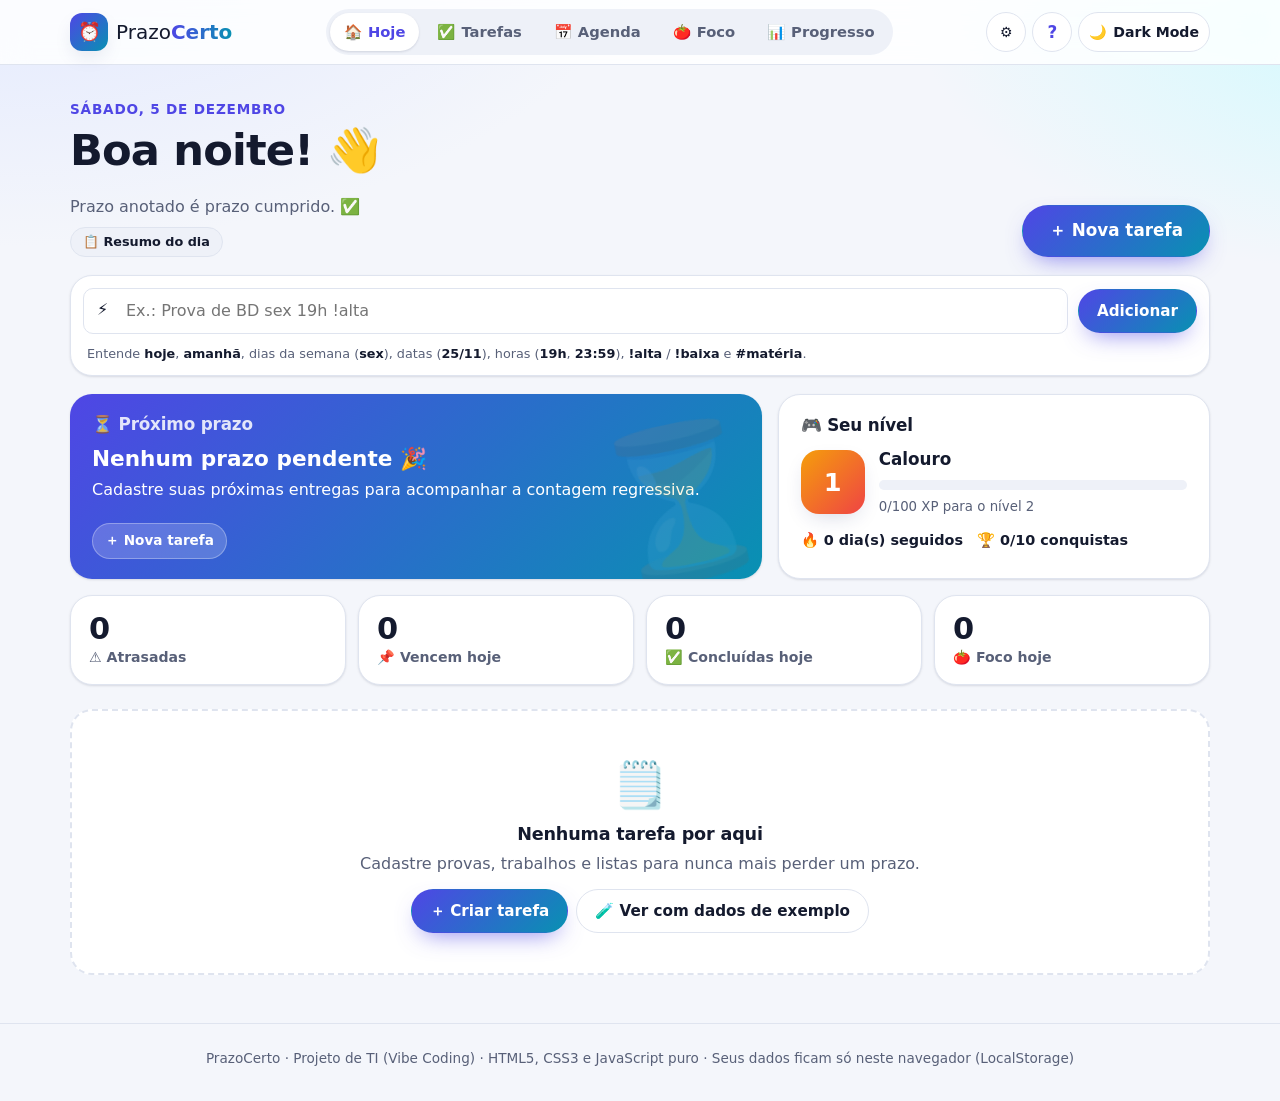
==== commit 1956b4fe: "Add files via upload" ====
--- a/index.html
+++ b/index.html
@@ -8,15 +8,15 @@
   <title>PrazoCerto — Gestão de Tempo para Estudantes</title>
 
   <!-- Prévia do link (WhatsApp, Instagram, Telegram, Discord, Facebook, X/Twitter, LinkedIn) -->
-  <link rel="canonical" href="https://joaofortesrabelo-ctrl.github.io/PrazoCerto/">
+  <link rel="canonical" href="https://prazocerto.github.io/">
   <meta property="og:type" content="website">
   <meta property="og:site_name" content="PrazoCerto">
   <meta property="og:locale" content="pt_BR">
-  <meta property="og:url" content="https://joaofortesrabelo-ctrl.github.io/PrazoCerto/">
+  <meta property="og:url" content="https://prazocerto.github.io/">
   <meta property="og:title" content="⏰ PrazoCerto — Organize seus prazos da faculdade">
   <meta property="og:description" content="Tarefas, prazos e agenda com cores de urgência, Pomodoro e conquistas. Grátis, instalável e funciona sem internet.">
-  <meta property="og:image" content="https://joaofortesrabelo-ctrl.github.io/PrazoCerto/assets/og-imagem.jpg">
-  <meta property="og:image:secure_url" content="https://joaofortesrabelo-ctrl.github.io/PrazoCerto/assets/og-imagem.jpg">
+  <meta property="og:image" content="https://prazocerto.github.io/assets/og-imagem.jpg">
+  <meta property="og:image:secure_url" content="https://prazocerto.github.io/assets/og-imagem.jpg">
   <meta property="og:image:type" content="image/jpeg">
   <meta property="og:image:width" content="1200">
   <meta property="og:image:height" content="630">
@@ -24,7 +24,7 @@
   <meta name="twitter:card" content="summary_large_image">
   <meta name="twitter:title" content="⏰ PrazoCerto — Organize seus prazos da faculdade">
   <meta name="twitter:description" content="Tarefas, prazos e agenda com cores de urgência, Pomodoro e conquistas. Grátis, instalável e funciona sem internet.">
-  <meta name="twitter:image" content="https://joaofortesrabelo-ctrl.github.io/PrazoCerto/assets/og-imagem.jpg">
+  <meta name="twitter:image" content="https://prazocerto.github.io/assets/og-imagem.jpg">
   <meta name="twitter:image:alt" content="Logo do PrazoCerto com o despertador e cartões de tarefas coloridos por urgência">
   <link rel="icon" href="assets/icons/favicon-32.png" type="image/png" sizes="32x32">
   <link rel="icon" href="assets/icons/icon-192.png" type="image/png" sizes="192x192">
@@ -101,6 +101,7 @@
           <p class="eyebrow" id="hoje-data"></p>
           <h1 id="titulo-hoje">Olá!</h1>
           <p class="sub" id="hoje-frase"></p>
+          <button type="button" class="chip-btn btn-resumo" data-acao="resumo">📋 Resumo do dia</button>
         </div>
         <button type="button" class="btn btn--primary btn--lg" data-acao="nova-tarefa">＋ Nova tarefa</button>
       </div>
@@ -127,6 +128,8 @@
       </div>
 
       <div class="kpis" id="hoje-kpis"></div>
+
+      <div class="hoje-extra" id="hoje-extra"></div>
 
       <div id="hoje-listas"></div>
     </section>
@@ -202,10 +205,23 @@
         <section class="card dia-painel" aria-labelledby="dia-titulo">
           <h2 id="dia-titulo">Dia</h2>
           <p class="sub" id="dia-resumo"></p>
+          <div id="dia-aulas"></div>
+          <div id="dia-livres"></div>
           <div id="dia-lista"></div>
           <button type="button" class="btn btn--ghost" id="btn-nova-no-dia">＋ Nova tarefa neste dia</button>
         </section>
       </div>
+
+      <section class="card aulas-card" aria-labelledby="titulo-aulas">
+        <div class="aulas-card__head">
+          <div>
+            <h2 id="titulo-aulas">🎓 Horário das aulas</h2>
+            <p class="sub">As aulas aparecem na agenda e o app sugere horários livres para estudar.</p>
+          </div>
+          <button type="button" class="btn btn--primary btn--sm" data-acao="nova-aula">＋ Adicionar aula</button>
+        </div>
+        <div id="aulas-semana"></div>
+      </section>
     </section>
 
     <!-- ================= FOCO (POMODORO) ================= -->
@@ -322,9 +338,39 @@
         </div>
       </div>
 
+      <div class="campos-2">
+        <div class="campo">
+          <label for="t-repetir" class="field__label">🔁 Repetir</label>
+          <select id="t-repetir" class="select" aria-describedby="repetir-dica"></select>
+          <p class="field__hint" id="repetir-dica">Ao concluir, a próxima é criada sozinha.</p>
+          <p class="erro" id="erro-repetir" role="alert" hidden></p>
+        </div>
+      </div>
+
+      <fieldset class="campo" id="t-lembretes-campo">
+        <legend class="field__label">🔔 Lembretes <span class="legenda-sub">(marque quantos quiser)</span></legend>
+        <div class="chips-check" id="t-lembretes"></div>
+        <p class="field__hint" id="t-lembretes-dica"></p>
+        <div class="calendario-add">
+          <span class="field__hint">Garantir o alarme mesmo com o celular bloqueado:</span>
+          <div class="botoes-linha">
+            <button type="button" class="chip-btn" id="btn-cal-google">📅 Google Agenda</button>
+            <button type="button" class="chip-btn" id="btn-cal-ics">📅 iPhone / outros calendários</button>
+          </div>
+        </div>
+      </fieldset>
+
       <div class="campo">
         <label for="t-descricao" class="field__label">Anotações</label>
         <textarea id="t-descricao" class="input" rows="2" maxlength="400" placeholder="Conteúdo, links, materiais…"></textarea>
+      </div>
+
+      <div class="modo-prova" id="t-modo-prova" hidden>
+        <div>
+          <strong>📚 Modo prova</strong>
+          <p class="field__hint" id="modo-prova-texto">Monte um plano de revisão dividido pelos dias até a prova. Cada dia vira uma etapa do checklist.</p>
+        </div>
+        <button type="button" class="btn btn--primary btn--sm" id="btn-plano-revisao">Criar plano de revisão</button>
       </div>
 
       <fieldset class="campo">
@@ -338,7 +384,10 @@
       </fieldset>
 
       <div class="modal__actions modal__actions--split">
-        <button type="button" class="btn btn--danger-ghost" id="btn-excluir-tarefa" hidden>🗑️ Excluir</button>
+        <div class="acoes-esq">
+          <button type="button" class="btn btn--danger-ghost" id="btn-excluir-tarefa" hidden>🗑️ Excluir</button>
+          <button type="button" class="btn btn--ghost" id="btn-compartilhar-tarefa">📤 Compartilhar</button>
+        </div>
         <div>
           <button type="button" class="btn btn--text" data-fechar>Cancelar</button>
           <button type="submit" class="btn btn--primary">Salvar tarefa</button>
@@ -346,6 +395,12 @@
       </div>
     </form>
   </dialog>
+
+  <div class="alarme-tocando" id="alarme-tocando" role="alertdialog" aria-labelledby="alarme-texto" hidden>
+    <span class="alarme-tocando__icone" aria-hidden="true">🔔</span>
+    <span id="alarme-texto">Alarme tocando</span>
+    <button type="button" class="btn btn--primary btn--sm" id="btn-parar-alarme">🔕 Parar</button>
+  </div>
 
   <dialog class="modal" id="dlg-config" aria-labelledby="config-titulo">
     <div class="modal__body">
@@ -353,6 +408,9 @@
       <h2 id="config-titulo">⚙️ Configurações</h2>
 
       <form id="form-config" class="config-sec">
+        <h3 id="titulo-conta">☁️ Conta e sincronização</h3>
+        <div class="conta-nuvem" id="conta-nuvem" aria-live="polite"></div>
+
         <h3>Você</h3>
         <label for="cfg-nome" class="field__label">Seu nome (para a saudação)</label>
         <input type="text" id="cfg-nome" class="input" maxlength="20" placeholder="Ex.: João">
@@ -363,21 +421,47 @@
           <div><label for="cfg-curta" class="field__label">Pausa curta</label><input type="number" id="cfg-curta" class="input" min="1" max="30"></div>
           <div><label for="cfg-longa" class="field__label">Pausa longa</label><input type="number" id="cfg-longa" class="input" min="5" max="60" step="5"></div>
         </div>
-        <label class="switch"><input type="checkbox" id="cfg-som"><span>🔔 Tocar som ao terminar um ciclo</span></label>
         <label class="switch"><input type="checkbox" id="cfg-atalhos" aria-describedby="atalhos-dica"><span>⌨️ Atalhos de teclado de uma tecla (N, T, 1–5, /, ?)</span></label>
         <p class="field__hint" id="atalhos-dica">Desligue se você usa leitor de tela ou comandos de voz e as teclas sozinhas atrapalham.</p>
 
+        <h3>Rotina</h3>
+        <label class="switch"><input type="checkbox" id="cfg-resumo"><span>📋 Mostrar o resumo do dia na primeira vez que eu abrir o app</span></label>
+        <div class="campos-2 campos-janela">
+          <div><label for="cfg-estudo-inicio" class="field__label">Estudo a partir de</label><input type="time" id="cfg-estudo-inicio" class="input"></div>
+          <div><label for="cfg-estudo-fim" class="field__label">até</label><input type="time" id="cfg-estudo-fim" class="input"></div>
+        </div>
+        <p class="field__hint" style="margin:0">Usado para sugerir horários livres de estudo, sem contar as aulas.</p>
+
+        <h3>Som do alarme</h3>
+        <p class="field__hint" style="margin:0">Toca no fim de cada ciclo do Pomodoro e nos lembretes de prazo.</p>
+        <label class="switch"><input type="checkbox" id="cfg-som"><span>🔔 Tocar som</span></label>
+        <div class="campos-2 campos-som">
+          <div><label for="cfg-toque" class="field__label">Toque</label><select id="cfg-toque" class="select"></select></div>
+          <div><label for="cfg-repetir" class="field__label">Repetir</label>
+            <select id="cfg-repetir" class="select">
+              <option value="1">1 vez (curtinho)</option><option value="3">3 vezes</option><option value="5">5 vezes</option><option value="0">Até eu parar</option>
+            </select></div>
+        </div>
+        <div class="campo-volume">
+          <label for="cfg-volume" class="field__label">Volume: <output id="cfg-volume-valor" for="cfg-volume">80%</output></label>
+          <input type="range" id="cfg-volume" min="10" max="100" step="10">
+        </div>
+        <label class="switch"><input type="checkbox" id="cfg-vibrar"><span>📳 Vibrar junto (celular Android)</span></label>
+        <button type="button" class="btn btn--ghost btn--sm" id="btn-ouvir-toque">▶ Ouvir o toque</button>
+
         <h3>Avisos de prazo</h3>
-        <label class="switch"><input type="checkbox" id="cfg-aviso" aria-describedby="aviso-status"><span>⏰ Notificar antes de um prazo vencer</span></label>
-        <div class="campo-aviso">
-          <label for="cfg-aviso-min" class="field__label">Avisar com antecedência de</label>
-          <select id="cfg-aviso-min" class="select">
-            <option value="15">15 minutos</option><option value="30">30 minutos</option>
-            <option value="60" selected>1 hora</option><option value="120">2 horas</option><option value="1440">1 dia</option>
-          </select>
-        </div>
+        <label class="switch"><input type="checkbox" id="cfg-aviso" aria-describedby="aviso-status"><span>⏰ Avisar antes de um prazo vencer</span></label>
+        <fieldset class="campo campo-lembretes-padrao">
+          <legend class="field__label">Lembretes padrão das tarefas novas</legend>
+          <div class="chips-check" id="cfg-lembretes"></div>
+          <p class="field__hint">Em cada tarefa dá para mudar (ou desligar) os lembretes dela.</p>
+        </fieldset>
         <p class="aviso-status" id="aviso-status" aria-live="polite"></p>
-        <button type="button" class="btn btn--ghost btn--sm" id="btn-testar-aviso">🔔 Testar notificação</button>
+        <div class="botoes-linha">
+          <button type="button" class="btn btn--primary btn--sm" id="btn-permitir-aviso" hidden>🔔 Permitir notificações</button>
+          <button type="button" class="btn btn--ghost btn--sm" id="btn-testar-aviso">🔔 Testar notificação</button>
+          <button type="button" class="btn btn--ghost btn--sm" id="btn-cal-todas">📅 Exportar todos os prazos</button>
+        </div>
         <p class="erro" id="erro-config" role="alert" hidden></p>
         <button type="submit" class="btn btn--primary">Salvar configurações</button>
       </form>
@@ -406,6 +490,89 @@
     </div>
   </dialog>
 
+  <dialog class="modal" id="dlg-aula" aria-labelledby="aula-titulo">
+    <form class="modal__body" id="form-aula" novalidate>
+      <button type="button" class="modal__close" data-fechar aria-label="Fechar">✕</button>
+      <h2 id="aula-titulo">🎓 Nova aula</h2>
+      <input type="hidden" id="a-id">
+      <div class="campo">
+        <label for="a-materia" class="field__label">Matéria</label>
+        <select id="a-materia" class="select"></select>
+      </div>
+      <fieldset class="campo">
+        <legend class="field__label">Dia(s) da semana <span class="legenda-sub" id="a-dias-dica">(marque todos os dias que tem essa aula)</span></legend>
+        <div class="chips-check chips-dias" id="a-dias"></div>
+      </fieldset>
+      <div class="campos-3">
+        <div><label for="a-inicio" class="field__label">Começa</label><input type="time" id="a-inicio" class="input" value="19:10"></div>
+        <div><label for="a-fim" class="field__label">Termina</label><input type="time" id="a-fim" class="input" value="20:50"></div>
+        <div><label for="a-local" class="field__label">Sala</label><input type="text" id="a-local" class="input" maxlength="30" placeholder="Ex.: Lab 4"></div>
+      </div>
+      <p class="erro" id="erro-aula" role="alert" hidden></p>
+      <div class="modal__actions modal__actions--split">
+        <div class="acoes-esq"><button type="button" class="btn btn--danger-ghost" id="btn-excluir-aula" hidden>🗑️ Excluir</button></div>
+        <div>
+          <button type="button" class="btn btn--text" data-fechar>Cancelar</button>
+          <button type="submit" class="btn btn--primary">Salvar aula</button>
+        </div>
+      </div>
+    </form>
+  </dialog>
+
+  <dialog class="modal modal--resumo" id="dlg-resumo" aria-labelledby="resumo-titulo">
+    <div class="modal__body">
+      <button type="button" class="modal__close" data-fechar aria-label="Fechar">✕</button>
+      <p class="eyebrow" id="resumo-data"></p>
+      <h2 id="resumo-titulo">☀️ Resumo do dia</h2>
+      <div id="resumo-conteudo"></div>
+      <label class="switch resumo-switch"><input type="checkbox" id="resumo-todo-dia"><span>Mostrar este resumo todo dia</span></label>
+      <div class="modal__actions"><button type="button" class="btn btn--primary" data-fechar>Bora! 💪</button></div>
+    </div>
+  </dialog>
+
+  <dialog class="modal" id="dlg-compartilhar" aria-labelledby="compartilhar-titulo">
+    <div class="modal__body">
+      <button type="button" class="modal__close" data-fechar aria-label="Fechar">✕</button>
+      <h2 id="compartilhar-titulo">📤 Compartilhar tarefa</h2>
+      <p class="modal__sub">Mande para o seu grupo: quem abrir o link vê a tarefa e adiciona no PrazoCerto dele com um toque (com prazo, etapas e anotações).</p>
+      <div class="compartilhar-previa" id="compartilhar-previa"></div>
+      <div class="botoes-linha compartilhar-botoes">
+        <a class="btn btn--whats" id="btn-whats" target="_blank" rel="noopener">💬 WhatsApp</a>
+        <button type="button" class="btn btn--ghost" id="btn-copiar-link">🔗 Copiar link</button>
+        <button type="button" class="btn btn--ghost" id="btn-mais-opcoes" hidden>📤 Mais opções</button>
+      </div>
+    </div>
+  </dialog>
+
+  <dialog class="modal" id="dlg-importar" aria-labelledby="importar-titulo">
+    <div class="modal__body">
+      <button type="button" class="modal__close" data-fechar aria-label="Fechar">✕</button>
+      <h2 id="importar-titulo">📥 Tarefa compartilhada</h2>
+      <p class="modal__sub" id="importar-sub"></p>
+      <div class="compartilhar-previa" id="importar-previa"></div>
+      <div class="modal__actions">
+        <button type="button" class="btn btn--text" data-fechar>Agora não</button>
+        <button type="button" class="btn btn--primary" id="btn-importar-tarefa">＋ Adicionar às minhas tarefas</button>
+      </div>
+    </div>
+  </dialog>
+
+  <dialog class="modal" id="dlg-nuvem" aria-labelledby="nuvem-titulo">
+    <div class="modal__body">
+      <h2 id="nuvem-titulo">☁️ Como juntar suas tarefas?</h2>
+      <p class="modal__sub">Este aparelho e a sua conta já têm tarefas diferentes. O que você quer fazer?</p>
+      <ul class="nuvem-comparar">
+        <li>📱 Neste aparelho: <strong id="nuvem-local"></strong></li>
+        <li>☁️ Na sua conta: <strong id="nuvem-remoto"></strong></li>
+      </ul>
+      <div class="nuvem-escolhas">
+        <button type="button" class="btn btn--primary" data-escolha="juntar">🤝 Juntar tudo (recomendado)<small>Nada se perde: fica com as tarefas dos dois.</small></button>
+        <button type="button" class="btn btn--ghost" data-escolha="nuvem">☁️ Usar só as da conta<small>As deste aparelho são trocadas pelas da nuvem.</small></button>
+        <button type="button" class="btn btn--ghost" data-escolha="aparelho">📱 Usar só as deste aparelho<small>As da nuvem são trocadas pelas daqui.</small></button>
+      </div>
+    </div>
+  </dialog>
+
   <dialog class="modal" id="dlg-ajuda" aria-labelledby="ajuda-titulo">
     <div class="modal__body">
       <button type="button" class="modal__close" data-fechar aria-label="Fechar">✕</button>
@@ -416,7 +583,12 @@
         <li><strong>Marque ✓ quando terminar</strong> e ganhe XP. Errou? Use <em>Desfazer</em>.</li>
         <li><strong>Use o Foco</strong> (Pomodoro) para estudar em blocos de 25 minutos.</li>
         <li><strong>Acompanhe o Progresso:</strong> nível, sequência de dias e conquistas.</li>
-        <li><strong>Ative os avisos</strong> em ⚙️ Configurações: o navegador te avisa 1 hora antes de cada prazo (dá para mudar a antecedência).</li>
+        <li><strong>Tarefas que se repetem</strong> (🔁): ao concluir uma lista semanal, a próxima já aparece com o novo prazo.</li>
+        <li><strong>Cadastre suas aulas</strong> na Agenda: elas aparecem em cada dia e o app mostra os horários livres para estudar.</li>
+        <li><strong>Modo prova:</strong> numa tarefa do tipo Prova, toque em <em>Criar plano de revisão</em> e o app divide o estudo pelos dias que faltam.</li>
+        <li><strong>Entre com o Google</strong> em ⚙️ Configurações para ter as mesmas tarefas no celular e no computador (sincroniza na hora).</li>
+        <li><strong>Compartilhe</strong> uma tarefa (📤) com o grupo pelo WhatsApp: quem abrir o link adiciona no app dele.</li>
+        <li><strong>Ative os avisos</strong> em ⚙️ Configurações e escolha, em cada tarefa, quando ser lembrado (na hora, 15 min, 30 min, 1 hora…). Dá para escolher o toque, o volume e quantas vezes ele repete.</li>
       </ol>
       <h3 id="ajuda-instalar">Instalar como app</h3>
       <p class="modal__sub" style="margin-top:0">O PrazoCerto pode ser instalado e aberto como um app, com ícone próprio e <strong>funcionando sem internet</strong>. Suas tarefas continuam salvas no aparelho.</p>
@@ -458,5 +630,14 @@
   <script src="js/data.js"></script>
   <script src="js/storage.js"></script>
   <script src="js/app.js"></script>
+  <script>
+    // Conta e sincronização: só pelo link do site (aberto direto do arquivo, o navegador bloqueia módulos)
+    if (location.protocol.startsWith('http')) {
+      const modulo = document.createElement('script');
+      modulo.type = 'module';
+      modulo.src = 'js/nuvem.js';
+      document.body.appendChild(modulo);
+    }
+  </script>
 </body>
 </html>
--- a/css/style.css
+++ b/css/style.css
@@ -211,6 +211,7 @@
 .tarefa__main { min-width: 0; }
 .tarefa__top { display: flex; flex-wrap: wrap; gap: 6px 10px; align-items: center; margin-bottom: 4px; }
 .tarefa__top .tipo { font-size: .8rem; color: var(--muted); font-weight: 600; }
+.tarefa__top .repete-tag { font-size: .78rem; font-weight: 800; color: var(--primary); padding: 2px 8px; border-radius: 999px; background: var(--primary-soft); }
 .tarefa h3 { margin: 0 0 6px; font-size: 1.02rem; }
 .tarefa__titulo { all: unset; cursor: pointer; font-weight: 750; overflow-wrap: anywhere; }
 .tarefa__titulo:hover { color: var(--primary); }
@@ -416,6 +417,120 @@
 .aviso-status { margin: 0; font-size: .88rem; font-weight: 600; color: var(--muted); }
 .aviso-status.ok { color: var(--success); }
 .aviso-status.erro-api { color: var(--danger); }
+.aviso-status .passos-permissao { margin: 6px 0 0; padding-left: 18px; font-weight: 500; color: var(--text); }
+
+/* Lembretes (chips com checkbox de verdade por baixo) */
+.legenda-sub { font-weight: 500; color: var(--muted); font-size: .85em; }
+.chips-check { display: flex; flex-wrap: wrap; gap: 8px; }
+.chip-check { position: relative; }
+.chip-check input { position: absolute; opacity: 0; inset: 0; margin: 0; cursor: pointer; }
+.chip-check span { display: inline-flex; align-items: center; gap: 4px; min-height: 36px; padding: 6px 14px; border-radius: 999px; border: 1.5px solid var(--border); background: var(--surface); font: 700 .86rem var(--font); cursor: pointer; transition: all var(--t-fast); }
+.chip-check span::before { content: none; }
+.chip-check input:checked + span { border-color: var(--primary); background: var(--primary-soft); color: var(--primary); box-shadow: inset 0 0 0 1px var(--primary); }
+.chip-check input:checked + span::before { content: '🔔'; font-size: .85em; }
+.chip-check input:focus-visible + span { outline: 3px solid var(--primary); outline-offset: 2px; }
+.chip-check input:disabled + span { opacity: .55; cursor: not-allowed; }
+.calendario-add { display: grid; gap: 6px; margin-top: 10px; padding-top: 10px; border-top: 1px dashed var(--border); }
+.calendario-add .field__hint { margin: 0; }
+.campo-lembretes-padrao { border: 0; padding: 0; margin: 0; min-width: 0; }
+.campos-som { gap: 10px; }
+.campo-volume { display: grid; gap: 4px; max-width: 320px; }
+.campo-volume input { accent-color: var(--primary); width: 100%; }
+.lembrete-tag { white-space: nowrap; }
+
+/* ================= Novidades: repetição, aulas, modo prova, resumo, compartilhar ================= */
+.acoes-esq { display: flex; flex-wrap: wrap; gap: 8px; }
+.repete-tag { white-space: nowrap; }
+.btn-resumo { margin-top: 8px; }
+
+/* Modo prova (no formulário) */
+.modo-prova { display: flex; flex-wrap: wrap; align-items: center; justify-content: space-between; gap: 10px 16px; padding: 14px 16px; margin-bottom: 16px; border-radius: var(--radius); background: color-mix(in srgb, var(--primary) 9%, var(--surface)); border: 1.5px dashed color-mix(in srgb, var(--primary) 45%, transparent); }
+.modo-prova[hidden] { display: none; }
+.modo-prova > div { flex: 1 1 240px; }
+.modo-prova .field__hint { margin: 2px 0 0; }
+
+/* Cartões extras da tela Hoje (aulas de hoje, revisão de prova) */
+.hoje-extra { display: grid; grid-template-columns: repeat(auto-fit, minmax(280px, 1fr)); gap: 14px; margin-bottom: 20px; }
+.hoje-extra:empty { display: none; }
+.extra-card { padding: 16px 18px; display: grid; gap: 10px; align-content: start; }
+.extra-card h2 { margin: 0; font-size: 1rem; }
+.extra-card .sub { margin: 0; }
+.mini-lista { list-style: none; margin: 0; padding: 0; display: grid; gap: 8px; }
+.mini-lista li { display: flex; align-items: center; gap: 10px; flex-wrap: wrap; }
+.mini-lista .aula-passou { opacity: .55; }
+.mini-lista .hora-tag { font-variant-numeric: tabular-nums; font-weight: 800; color: var(--primary); min-width: 96px; }
+.mini-lista .agora-tag { padding: 2px 8px; border-radius: 999px; background: var(--success); color: #fff; font-size: .72rem; font-weight: 800; }
+[data-theme="dark"] .mini-lista .agora-tag { color: #052e16; }
+.revisao-hoje { display: grid; gap: 8px; padding: 12px 14px; border-radius: var(--radius); background: var(--surface-2); }
+.revisao-hoje strong { font-size: 1.02rem; }
+.revisao-hoje .botoes-linha .btn { flex: 0 0 auto; }
+
+/* Agenda: aulas do dia e horários livres */
+#dia-aulas:empty, #dia-livres:empty { display: none; }
+.dia-bloco { margin: 4px 0 14px; }
+.dia-bloco h3 { margin: 0 0 8px; font-size: .92rem; color: var(--muted); text-transform: uppercase; letter-spacing: .04em; }
+.livre { display: flex; flex-wrap: wrap; align-items: center; gap: 8px 12px; padding: 10px 12px; border-radius: 12px; border: 1.5px dashed color-mix(in srgb, var(--success) 55%, transparent); background: color-mix(in srgb, var(--success) 7%, var(--surface)); }
+.livre + .livre { margin-top: 8px; }
+.livre b { font-variant-numeric: tabular-nums; }
+
+/* Horário semanal das aulas */
+.aulas-card { margin-top: 20px; padding: 20px; }
+.aulas-card__head { display: flex; flex-wrap: wrap; align-items: flex-start; justify-content: space-between; gap: 12px; margin-bottom: 14px; }
+.aulas-card__head h2 { margin: 0; }
+.aulas-card__head .sub { margin: 4px 0 0; }
+.semana-aulas { display: grid; grid-template-columns: repeat(auto-fill, minmax(190px, 1fr)); gap: 12px; }
+.semana-dia { padding: 12px; border-radius: var(--radius); background: var(--surface-2); display: grid; gap: 8px; align-content: start; }
+.semana-dia.hoje { box-shadow: inset 0 0 0 2px var(--primary); }
+.semana-dia h3 { margin: 0; font-size: .9rem; }
+.aula-chip { display: grid; gap: 2px; width: 100%; text-align: left; padding: 8px 10px 8px 12px; border-radius: 12px; border: 1px solid var(--border); border-left: 5px solid var(--cor); background: var(--surface); color: var(--text); font: inherit; cursor: pointer; }
+.aula-chip:hover { border-color: var(--cor); }
+.aula-chip:focus-visible { outline: 3px solid var(--primary); outline-offset: 2px; }
+.aula-chip b { font-size: .9rem; }
+.aula-chip small { color: var(--muted); font-weight: 600; font-variant-numeric: tabular-nums; }
+.chips-dias .chip-check span::before { content: none !important; }
+
+/* Resumo do dia */
+.modal--resumo { width: min(520px, calc(100% - 32px)); }
+.resumo-sec { margin: 14px 0 0; padding: 12px 14px; border-radius: var(--radius); background: var(--surface-2); }
+.resumo-sec h3 { margin: 0 0 8px; font-size: .95rem; }
+.resumo-sec ul { margin: 0; padding-left: 18px; display: grid; gap: 4px; }
+.resumo-sec.alerta { background: color-mix(in srgb, var(--danger) 10%, var(--surface)); }
+.resumo-tudo-livre { margin: 14px 0 0; font-weight: 600; }
+.resumo-switch { margin-top: 16px; font-size: .92rem; }
+
+/* Compartilhar */
+.compartilhar-previa { margin: 14px 0; padding: 14px 16px; border-radius: var(--radius); border: 1px solid var(--border); background: var(--surface-2); display: grid; gap: 6px; }
+.compartilhar-previa h3 { margin: 0; font-size: 1.05rem; }
+.compartilhar-previa p { margin: 0; color: var(--muted); font-weight: 600; font-size: .9rem; }
+.compartilhar-previa ul { margin: 4px 0 0; padding-left: 18px; font-size: .9rem; }
+.compartilhar-botoes .btn { flex: 1 1 140px; }
+.btn--whats { background: #128c4a; color: #fff; border-color: transparent; text-decoration: none; }
+.btn--whats:hover { background: #0f7a40; }
+
+/* Conta e sincronização */
+.conta-nuvem { display: grid; gap: 10px; padding: 14px 16px; border-radius: var(--radius); background: var(--surface-2); }
+.conta { display: flex; align-items: center; gap: 12px; }
+.conta__foto { width: 44px; height: 44px; border-radius: 50%; object-fit: cover; flex: none; box-shadow: 0 0 0 2px var(--surface), 0 0 0 4px var(--primary); }
+.conta__foto--letra { display: grid; place-items: center; background: var(--primary); color: #fff; font-weight: 800; font-size: 1.2rem; }
+.conta__dados { display: grid; min-width: 0; }
+.conta__dados span { color: var(--muted); font-size: .88rem; overflow: hidden; text-overflow: ellipsis; white-space: nowrap; }
+.conta__status { margin: 0; font-size: .9rem; font-weight: 600; }
+.conta__status--erro { color: var(--danger); }
+.conta__status--sincronizado { color: var(--success); }
+.btn--google { justify-self: start; display: inline-flex; align-items: center; gap: 10px; background: #fff; color: #1f2937; border: 1.5px solid #dadce0; font-weight: 700; }
+.btn--google:hover { background: #f8fafc; border-color: #c4c7cc; }
+.g-logo { display: grid; place-items: center; width: 22px; height: 22px; border-radius: 50%; font: 800 .95rem Arial, sans-serif; color: #fff; background: conic-gradient(#ea4335 0 25%, #fbbc05 0 50%, #34a853 0 75%, #4285f4 0); }
+.nuvem-comparar { margin: 0 0 14px; padding-left: 18px; display: grid; gap: 4px; }
+.nuvem-escolhas { display: grid; gap: 10px; }
+.nuvem-escolhas .btn { display: grid; justify-items: start; text-align: left; gap: 2px; padding: 12px 16px; height: auto; }
+.nuvem-escolhas small { font-weight: 500; opacity: .85; }
+
+/* Alarme tocando: barra fixa com o botão Parar */
+.alarme-tocando { position: fixed; z-index: 60; top: calc(14px + env(safe-area-inset-top)); left: 0; right: 0; margin: 0 auto; width: max-content; display: flex; align-items: center; gap: 12px; max-width: calc(100% - 24px); padding: 10px 12px 10px 16px; border-radius: 999px; background: var(--surface); color: var(--text); border: 2px solid var(--primary); box-shadow: var(--shadow-md), 0 0 0 6px color-mix(in srgb, var(--primary) 18%, transparent); font-weight: 700; }
+.alarme-tocando[hidden] { display: none; }
+.alarme-tocando__icone { display: inline-block; font-size: 1.3rem; animation: balancar .5s ease-in-out infinite alternate; }
+@keyframes balancar { from { transform: rotate(-16deg); } to { transform: rotate(16deg); } }
+@media (prefers-reduced-motion: reduce) { .alarme-tocando__icone { animation: none; } }
 #btn-testar-aviso { justify-self: start; }
 .materias { list-style: none; padding: 0; margin: 0; display: grid; gap: 6px; }
 .materias li { display: flex; align-items: center; gap: 10px; padding: 8px 8px 8px 12px; border-radius: 12px; background: var(--surface-2); font-weight: 600; }
@@ -529,6 +644,7 @@
   .campos-3 { grid-template-columns: 1fr 1fr 1fr; }
   .modal__actions--split { flex-direction: column-reverse; align-items: stretch; }
   .modal__actions--split > div { margin: 0; }
+  .modal__actions--split .acoes-esq .btn { flex: 1; }
   .modal__actions--split .btn { flex: 1; }
 }
 
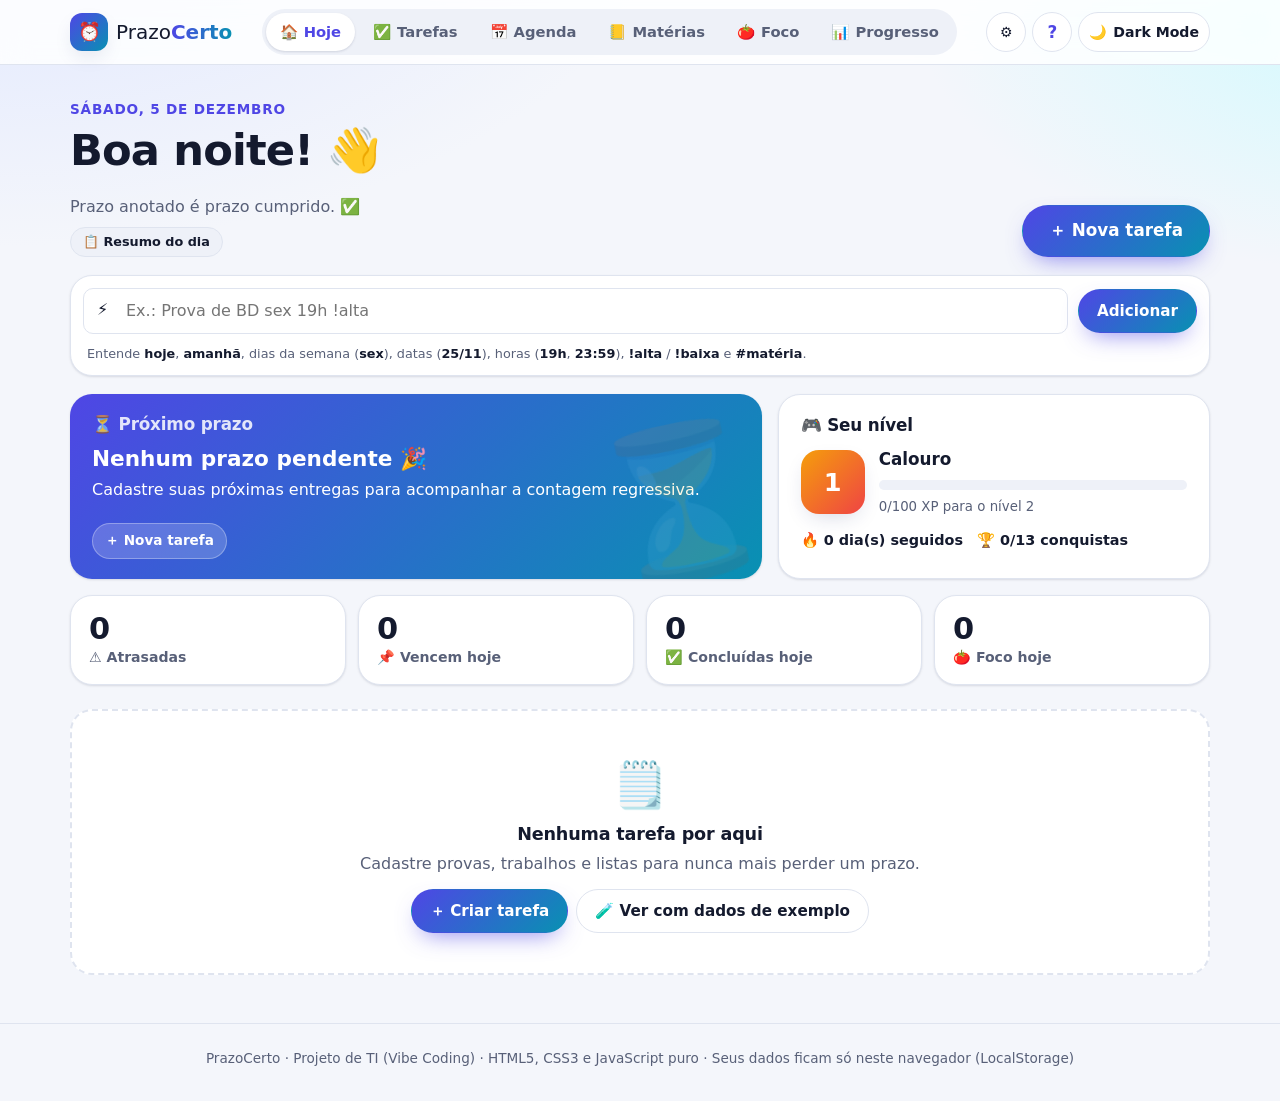
==== commit 401a3075: "Add files via upload" ====
--- a/index.html
+++ b/index.html
@@ -74,6 +74,7 @@
           <li><a class="nav__link" href="#hoje" data-view="hoje"><span aria-hidden="true">🏠</span><span>Hoje</span></a></li>
           <li><a class="nav__link" href="#tarefas" data-view="tarefas"><span aria-hidden="true">✅</span><span>Tarefas</span><span class="badge" id="badge-atrasadas" hidden title="Tarefas atrasadas">0</span></a></li>
           <li><a class="nav__link" href="#agenda" data-view="agenda"><span aria-hidden="true">📅</span><span>Agenda</span></a></li>
+          <li><a class="nav__link" href="#materias" data-view="materias"><span aria-hidden="true">📒</span><span>Matérias</span></a></li>
           <li><a class="nav__link" href="#foco" data-view="foco"><span aria-hidden="true">🍅</span><span>Foco</span></a></li>
           <li><a class="nav__link" href="#progresso" data-view="progresso"><span aria-hidden="true">📊</span><span>Progresso</span></a></li>
         </ul>
@@ -225,6 +226,18 @@
     </section>
 
     <!-- ================= FOCO (POMODORO) ================= -->
+    <section class="view" id="view-materias" aria-labelledby="titulo-materias" hidden>
+      <div class="section-head">
+        <div>
+          <h1 id="titulo-materias">Matérias</h1>
+          <p class="sub">Notas, faltas, anotações e flashcards de cada matéria. Toque numa matéria para abrir.</p>
+        </div>
+        <button type="button" class="btn btn--ghost" data-acao="semestre">🗓️ Semestre</button>
+      </div>
+      <div id="semestre-card"></div>
+      <div class="materias-grade" id="materias-lista"></div>
+    </section>
+
     <section class="view" id="view-foco" aria-labelledby="titulo-foco" hidden>
       <div class="section-head">
         <div>
@@ -257,6 +270,18 @@
             <select id="timer-tarefa" class="select"><option value="">Sem tarefa específica</option></select>
           </div>
 
+          <details class="foco-extras">
+            <summary>🎧 Som de fundo e foco sem distração</summary>
+            <div class="foco-extras__corpo">
+              <div class="campos-2">
+                <div><label for="foco-som" class="field__label">Som de fundo</label><select id="foco-som" class="select"></select></div>
+                <div class="campo-volume"><label for="foco-volume" class="field__label">Volume: <output id="foco-volume-valor" for="foco-volume">40%</output></label><input type="range" id="foco-volume" min="5" max="100" step="5"></div>
+              </div>
+              <p class="field__hint">O som toca enquanto o foco estiver rodando e para nas pausas.</p>
+              <label class="switch"><input type="checkbox" id="foco-rigido"><span>🚫 Me chamar de volta se eu sair do app durante o foco</span></label>
+            </div>
+          </details>
+
           <div class="timer__botoes">
             <button type="button" class="btn btn--ghost" id="timer-reiniciar" aria-label="Reiniciar timer">↺ Reiniciar</button>
             <button type="button" class="btn btn--primary btn--lg btn--play" id="timer-iniciar">▶ Iniciar</button>
@@ -264,6 +289,8 @@
           </div>
           <p class="timer__status" id="timer-status" aria-live="polite"></p>
         </section>
+
+        <section class="card estudando-agora" id="estudando-agora" aria-labelledby="titulo-estudando" hidden></section>
 
         <section class="card foco-hoje" aria-labelledby="titulo-foco-hoje">
           <h2 id="titulo-foco-hoje" class="card__title">🍅 Foco de hoje</h2>
@@ -365,6 +392,9 @@
         <textarea id="t-descricao" class="input" rows="2" maxlength="400" placeholder="Conteúdo, links, materiais…"></textarea>
       </div>
 
+      <input type="hidden" id="t-grupo-id">
+      <div class="grupo-box" id="t-grupo"></div>
+
       <div class="modo-prova" id="t-modo-prova" hidden>
         <div>
           <strong>📚 Modo prova</strong>
@@ -407,7 +437,7 @@
       <button type="button" class="modal__close" data-fechar aria-label="Fechar">✕</button>
       <h2 id="config-titulo">⚙️ Configurações</h2>
 
-      <form id="form-config" class="config-sec">
+      <form id="form-config" class="config-sec" novalidate>
         <h3 id="titulo-conta">☁️ Conta e sincronização</h3>
         <div class="conta-nuvem" id="conta-nuvem" aria-live="polite"></div>
 
@@ -421,16 +451,35 @@
           <div><label for="cfg-curta" class="field__label">Pausa curta</label><input type="number" id="cfg-curta" class="input" min="1" max="30"></div>
           <div><label for="cfg-longa" class="field__label">Pausa longa</label><input type="number" id="cfg-longa" class="input" min="5" max="60" step="5"></div>
         </div>
-        <label class="switch"><input type="checkbox" id="cfg-atalhos" aria-describedby="atalhos-dica"><span>⌨️ Atalhos de teclado de uma tecla (N, T, 1–5, /, ?)</span></label>
+        <label class="switch"><input type="checkbox" id="cfg-atalhos" aria-describedby="atalhos-dica"><span>⌨️ Atalhos de teclado de uma tecla (N, T, 1–6, /, ?)</span></label>
         <p class="field__hint" id="atalhos-dica">Desligue se você usa leitor de tela ou comandos de voz e as teclas sozinhas atrapalham.</p>
 
         <h3>Rotina</h3>
-        <label class="switch"><input type="checkbox" id="cfg-resumo"><span>📋 Mostrar o resumo do dia na primeira vez que eu abrir o app</span></label>
-        <div class="campos-2 campos-janela">
-          <div><label for="cfg-estudo-inicio" class="field__label">Estudo a partir de</label><input type="time" id="cfg-estudo-inicio" class="input"></div>
-          <div><label for="cfg-estudo-fim" class="field__label">até</label><input type="time" id="cfg-estudo-fim" class="input"></div>
-        </div>
-        <p class="field__hint" style="margin:0">Usado para sugerir horários livres de estudo, sem contar as aulas.</p>
+        <label class="switch"><input type="checkbox" id="cfg-resumo"><span>📋 Ao abrir o app pela 1ª vez no dia, mostrar o resumo do dia</span></label>
+        <label class="switch"><input type="checkbox" id="cfg-relatorio"><span>📊 Ao abrir o app pela 1ª vez na semana, mostrar como foi a semana passada</span></label>
+        <fieldset class="campo campo-solto">
+          <legend class="field__label">Que horas você costuma poder estudar?</legend>
+          <div class="campos-2 campos-janela">
+            <div><label for="cfg-estudo-inicio" class="field__sublabel">Das</label><input type="time" id="cfg-estudo-inicio" class="input"></div>
+            <div><label for="cfg-estudo-fim" class="field__sublabel">Até</label><input type="time" id="cfg-estudo-fim" class="input"></div>
+          </div>
+          <p class="field__hint">Na Agenda, o app mostra os horários livres dentro desse período, já tirando as aulas. Ex.: se você trabalha até as 18h, coloque das 18:00 às 23:00.</p>
+        </fieldset>
+
+        <h3>Semestre e notas</h3>
+        <div class="campos-3">
+          <div><label for="cfg-sem-inicio" class="field__label">Começo do semestre</label><input type="date" id="cfg-sem-inicio" class="input"></div>
+          <div><label for="cfg-sem-fim" class="field__label">Fim do semestre</label><input type="date" id="cfg-sem-fim" class="input"></div>
+          <div><label for="cfg-media" class="field__label">Média para passar</label><input type="number" id="cfg-media" class="input" min="0" max="10" step="0.5" inputmode="decimal"></div>
+        </div>
+        <p class="field__hint" style="margin:0">Com as datas do semestre e o horário das aulas, o app calcula sozinho quantas faltas você ainda pode ter em cada matéria (mínimo de 75% de presença).</p>
+
+        <h3>Metas da semana</h3>
+        <div class="campos-2">
+          <div><label for="cfg-meta-foco" class="field__label">Horas de foco por semana</label><input type="number" id="cfg-meta-foco" class="input" min="0" max="80" step="0.5" inputmode="decimal"></div>
+          <div><label for="cfg-meta-tarefas" class="field__label">Tarefas concluídas por semana</label><input type="number" id="cfg-meta-tarefas" class="input" min="0" max="200" step="1" inputmode="numeric"></div>
+        </div>
+        <p class="field__hint" style="margin:0">A semana vai de segunda a domingo. Coloque 0 para não usar uma das metas.</p>
 
         <h3>Som do alarme</h3>
         <p class="field__hint" style="margin:0">Toca no fim de cada ciclo do Pomodoro e nos lembretes de prazo.</p>
@@ -480,12 +529,15 @@
 
       <section class="config-sec" aria-labelledby="dados-titulo">
         <h3 id="dados-titulo">Seus dados</h3>
+        <p class="field__hint" style="margin:0 0 8px">O arquivo de calendário (.ics) pode vir do Google Agenda (Configurações → Importar e exportar → Exportar), do Outlook ou do calendário do AVA/Moodle. As provas e entregas viram tarefas.</p>
         <div class="botoes-linha">
           <button type="button" class="btn btn--ghost btn--sm" id="btn-exportar">⬇️ Baixar backup</button>
           <label class="btn btn--ghost btn--sm">⬆️ Restaurar backup<input type="file" id="input-importar" accept="application/json,.json" class="sr-only"></label>
+          <label class="btn btn--ghost btn--sm">📅 Importar calendário (.ics)<input type="file" id="input-ics" accept=".ics,text/calendar" class="sr-only"></label>
           <button type="button" class="btn btn--ghost btn--sm" data-acao="exemplo">🧪 Carregar exemplo</button>
           <button type="button" class="btn btn--danger-ghost btn--sm" id="btn-apagar-tudo">🗑️ Apagar tudo</button>
         </div>
+        <p class="field__hint versao-app" id="versao-app" style="margin:14px 0 0;text-align:center"></p>
       </section>
     </div>
   </dialog>
@@ -554,6 +606,73 @@
         <button type="button" class="btn btn--text" data-fechar>Agora não</button>
         <button type="button" class="btn btn--primary" id="btn-importar-tarefa">＋ Adicionar às minhas tarefas</button>
       </div>
+    </div>
+  </dialog>
+
+  <dialog class="modal modal--materia" id="dlg-materia" aria-labelledby="materia-titulo">
+    <div class="modal__body">
+      <button type="button" class="modal__close" data-fechar aria-label="Fechar">✕</button>
+      <h2 id="materia-titulo" class="materia-titulo"></h2>
+      <div class="abas" role="tablist" aria-label="Partes da matéria">
+        <button type="button" role="tab" id="aba-notas" aria-controls="painel-notas" aria-selected="true">📝 Notas</button>
+        <button type="button" role="tab" id="aba-faltas" aria-controls="painel-faltas" aria-selected="false" tabindex="-1">🙋 Faltas</button>
+        <button type="button" role="tab" id="aba-anotacoes" aria-controls="painel-anotacoes" aria-selected="false" tabindex="-1">🗒️ Anotações</button>
+        <button type="button" role="tab" id="aba-cartas" aria-controls="painel-cartas" aria-selected="false" tabindex="-1">🃏 Flashcards</button>
+      </div>
+      <div class="aba-painel" role="tabpanel" id="painel-notas" aria-labelledby="aba-notas"></div>
+      <div class="aba-painel" role="tabpanel" id="painel-faltas" aria-labelledby="aba-faltas" hidden></div>
+      <div class="aba-painel" role="tabpanel" id="painel-anotacoes" aria-labelledby="aba-anotacoes" hidden>
+        <label for="anotacoes-texto" class="sr-only">Anotações da matéria</label>
+        <textarea id="anotacoes-texto" class="input textarea-anotacoes" rows="12" placeholder="Resumos, fórmulas, links do material, o que o professor disse que cai na prova…"></textarea>
+        <p class="field__hint" id="anotacoes-status" aria-live="polite">Salva sozinho enquanto você digita.</p>
+      </div>
+      <div class="aba-painel" role="tabpanel" id="painel-cartas" aria-labelledby="aba-cartas" hidden></div>
+    </div>
+  </dialog>
+
+  <dialog class="modal modal--estudar" id="dlg-estudar" aria-labelledby="estudar-titulo">
+    <div class="modal__body">
+      <button type="button" class="modal__close" data-fechar aria-label="Fechar">✕</button>
+      <p class="eyebrow" id="estudar-progresso"></p>
+      <h2 id="estudar-titulo" class="sr-only">Estudar flashcards</h2>
+      <div class="carta" id="carta" aria-live="polite">
+        <div class="carta__frente" id="carta-frente"></div>
+        <div class="carta__verso" id="carta-verso" hidden></div>
+      </div>
+      <div class="botoes-linha estudar-botoes" id="estudar-botoes"></div>
+      <p class="field__hint estudar-dica">Atalhos: <kbd>Espaço</kbd> mostra a resposta, <kbd>1</kbd> errei, <kbd>2</kbd> acertei.</p>
+    </div>
+  </dialog>
+
+  <dialog class="modal" id="dlg-relatorio" aria-labelledby="relatorio-titulo">
+    <div class="modal__body">
+      <button type="button" class="modal__close" data-fechar aria-label="Fechar">✕</button>
+      <p class="eyebrow" id="relatorio-periodo"></p>
+      <h2 id="relatorio-titulo">📊 Como foi a sua semana</h2>
+      <div id="relatorio-conteudo"></div>
+      <div class="modal__actions"><button type="button" class="btn btn--primary" data-fechar>Bora pra próxima! 🚀</button></div>
+    </div>
+  </dialog>
+
+  <dialog class="modal" id="dlg-ics" aria-labelledby="ics-titulo">
+    <div class="modal__body">
+      <button type="button" class="modal__close" data-fechar aria-label="Fechar">✕</button>
+      <h2 id="ics-titulo">📅 Importar do calendário</h2>
+      <p class="modal__sub" id="ics-sub"></p>
+      <div class="ics-lista" id="ics-lista"></div>
+      <div class="modal__actions">
+        <button type="button" class="btn btn--text" data-fechar>Cancelar</button>
+        <button type="button" class="btn btn--primary" id="btn-ics-importar">Importar selecionados</button>
+      </div>
+    </div>
+  </dialog>
+
+  <dialog class="modal" id="dlg-convite" aria-labelledby="convite-titulo">
+    <div class="modal__body">
+      <button type="button" class="modal__close" data-fechar aria-label="Fechar">✕</button>
+      <h2 id="convite-titulo"></h2>
+      <div id="convite-conteudo"></div>
+      <div class="modal__actions" id="convite-acoes"></div>
     </div>
   </dialog>
 
@@ -586,6 +705,11 @@
         <li><strong>Tarefas que se repetem</strong> (🔁): ao concluir uma lista semanal, a próxima já aparece com o novo prazo.</li>
         <li><strong>Cadastre suas aulas</strong> na Agenda: elas aparecem em cada dia e o app mostra os horários livres para estudar.</li>
         <li><strong>Modo prova:</strong> numa tarefa do tipo Prova, toque em <em>Criar plano de revisão</em> e o app divide o estudo pelos dias que faltam.</li>
+        <li><strong>Matérias:</strong> calcule quanto precisa tirar para passar, controle as faltas (75% de presença), guarde anotações e estude com flashcards.</li>
+        <li><strong>Fazer agora:</strong> a tela Hoje mostra as 3 tarefas mais importantes para começar.</li>
+        <li><strong>Metas da semana</strong> e o <strong>relatório da semana</strong> ficam no Progresso.</li>
+        <li><strong>Som de fundo</strong> (chuva, mar, ruído) e o aviso para voltar ao foco ficam na tela Foco.</li>
+        <li><strong>Com a conta Google:</strong> faça <strong>trabalhos em grupo em tempo real</strong> (cada um marca a sua parte), compare a semana no <strong>ranking dos amigos</strong> e veja na tela Foco quem está <strong>estudando agora</strong> para focar junto.</li>
         <li><strong>Entre com o Google</strong> em ⚙️ Configurações para ter as mesmas tarefas no celular e no computador (sincroniza na hora).</li>
         <li><strong>Compartilhe</strong> uma tarefa (📤) com o grupo pelo WhatsApp: quem abrir o link adiciona no app dele.</li>
         <li><strong>Ative os avisos</strong> em ⚙️ Configurações e escolha, em cada tarefa, quando ser lembrado (na hora, 15 min, 30 min, 1 hora…). Dá para escolher o toque, o volume e quantas vezes ele repete.</li>
--- a/css/style.css
+++ b/css/style.css
@@ -506,6 +506,165 @@
 .compartilhar-botoes .btn { flex: 1 1 140px; }
 .btn--whats { background: #128c4a; color: #fff; border-color: transparent; text-decoration: none; }
 .btn--whats:hover { background: #0f7a40; }
+
+/* ================= Matérias, metas, relatório, foco e importação ================= */
+.field__sublabel { display: block; margin-bottom: 4px; font-size: .85rem; font-weight: 700; color: var(--muted); }
+.campo-solto { border: 0; padding: 0; margin: 4px 0 0; min-width: 0; }
+.barra { height: 10px; border-radius: 999px; background: var(--surface-2); overflow: hidden; }
+.barra > span { display: block; height: 100%; border-radius: inherit; background: linear-gradient(90deg, var(--primary), var(--primary-2)); transition: width .5s ease; }
+.barra--ok > span { background: var(--success); }
+.barra--alerta > span { background: #f59e0b; }
+.barra--perigo > span { background: var(--danger); }
+
+/* Semestre */
+.semestre-card { padding: 16px 20px; margin-bottom: 18px; display: grid; gap: 10px; }
+.semestre-card__topo { display: flex; flex-wrap: wrap; justify-content: space-between; gap: 6px 16px; align-items: baseline; }
+.semestre-card h2 { margin: 0; font-size: 1.05rem; }
+.semestre-card .sub { margin: 0; }
+.semestre-provas { display: flex; flex-wrap: wrap; gap: 8px; }
+.semestre-provas span { padding: 4px 10px; border-radius: 999px; background: var(--surface-2); font-size: .85rem; font-weight: 700; }
+
+/* Grade de matérias */
+.materias-grade { display: grid; grid-template-columns: repeat(auto-fill, minmax(280px, 1fr)); gap: 16px; }
+.materia-card { position: relative; display: grid; gap: 12px; padding: 18px 18px 16px 22px; text-align: left; font: inherit; color: var(--text); cursor: pointer; overflow: hidden; }
+.materia-card::before { content: ''; position: absolute; left: 0; top: 0; bottom: 0; width: 6px; background: var(--cor); }
+.materia-card:hover { border-color: var(--cor); transform: translateY(-2px); box-shadow: var(--shadow-md); }
+.materia-card:focus-visible { outline: 3px solid var(--primary); outline-offset: 3px; }
+.materia-card h2 { margin: 0; font-size: 1.08rem; }
+.materia-card__stats { display: grid; grid-template-columns: repeat(3, 1fr); gap: 8px; }
+.mstat { display: grid; gap: 2px; padding: 8px 10px; border-radius: 12px; background: var(--surface-2); }
+.mstat b { font-size: 1.05rem; font-variant-numeric: tabular-nums; }
+.mstat small { color: var(--muted); font-weight: 600; font-size: .74rem; line-height: 1.25; }
+.mstat--ok b { color: var(--success); }
+.mstat--alerta b { color: #b45309; }
+[data-theme="dark"] .mstat--alerta b { color: #fbbf24; }
+.mstat--perigo b { color: var(--danger); }
+.materia-card__dica { margin: 0; font-size: .86rem; font-weight: 600; color: var(--muted); }
+
+/* Janela da matéria com abas */
+.modal--materia { width: min(720px, calc(100% - 24px)); }
+.materia-titulo { display: flex; align-items: center; gap: 10px; padding-right: 40px; }
+.materia-titulo::before { content: ''; width: 14px; height: 14px; border-radius: 50%; background: var(--cor); flex: none; }
+.abas { display: flex; gap: 4px; padding: 4px; margin: 6px 0 16px; border-radius: 14px; background: var(--surface-2); overflow-x: auto; scrollbar-width: none; }
+.abas [role="tab"] { flex: 1 0 auto; padding: 9px 12px; border: 0; border-radius: 10px; background: none; color: var(--muted); font: 700 .9rem var(--font); cursor: pointer; white-space: nowrap; }
+.abas [role="tab"][aria-selected="true"] { background: var(--surface); color: var(--primary); box-shadow: var(--shadow-sm); }
+.abas [role="tab"]:focus-visible { outline: 3px solid var(--primary); outline-offset: 1px; }
+.aba-painel { display: grid; gap: 14px; }
+.aba-painel[hidden] { display: none; }
+.resultado-nota { padding: 14px 16px; border-radius: var(--radius); background: var(--surface-2); display: grid; gap: 4px; }
+.resultado-nota strong { font-size: 1.15rem; }
+.resultado-nota.ok { background: color-mix(in srgb, var(--success) 12%, var(--surface)); }
+.resultado-nota.alerta { background: color-mix(in srgb, #f59e0b 14%, var(--surface)); }
+.resultado-nota.perigo { background: color-mix(in srgb, var(--danger) 12%, var(--surface)); }
+.tabela-notas { width: 100%; border-collapse: collapse; }
+.tabela-notas th { text-align: left; font-size: .78rem; text-transform: uppercase; letter-spacing: .04em; color: var(--muted); padding: 0 6px 6px; }
+.tabela-notas td { padding: 4px 6px; vertical-align: middle; }
+.tabela-notas .input { min-height: 40px; padding: 6px 10px; }
+.tabela-notas td:nth-child(2), .tabela-notas td:nth-child(3) { width: 92px; }
+.tabela-notas td:last-child { width: 44px; }
+.btn-icone { width: 38px; height: 38px; display: grid; place-items: center; border-radius: 10px; border: 1px solid var(--border); background: var(--surface); cursor: pointer; font-size: 1rem; color: var(--text); }
+.btn-icone:hover { border-color: var(--danger); }
+.linha-media { display: flex; flex-wrap: wrap; align-items: center; gap: 8px 14px; }
+.linha-media .input { width: 100px; }
+.faltas-resumo { display: grid; gap: 8px; padding: 14px 16px; border-radius: var(--radius); background: var(--surface-2); }
+.faltas-resumo strong { font-size: 1.1rem; }
+.contador-faltas { display: flex; align-items: center; gap: 12px; flex-wrap: wrap; }
+.lista-faltas { list-style: none; margin: 0; padding: 0; display: flex; flex-wrap: wrap; gap: 8px; }
+.lista-faltas li { display: inline-flex; align-items: center; gap: 6px; padding: 4px 6px 4px 12px; border-radius: 999px; background: var(--surface-2); font-weight: 600; font-size: .88rem; }
+.lista-faltas button { border: 0; background: none; cursor: pointer; color: var(--muted); font-size: .95rem; padding: 2px 6px; border-radius: 999px; }
+.lista-faltas button:hover { color: var(--danger); background: var(--surface); }
+.textarea-anotacoes { min-height: 260px; resize: vertical; line-height: 1.55; font-family: inherit; }
+.cartas-topo { display: flex; flex-wrap: wrap; align-items: center; justify-content: space-between; gap: 10px; }
+.form-carta { display: grid; gap: 8px; padding: 14px; border-radius: var(--radius); border: 1.5px dashed var(--border); }
+.lista-cartas { list-style: none; margin: 0; padding: 0; display: grid; gap: 8px; max-height: 320px; overflow: auto; }
+.lista-cartas li { display: grid; grid-template-columns: 1fr auto; gap: 4px 10px; padding: 10px 12px; border-radius: 12px; background: var(--surface-2); }
+.lista-cartas b { font-size: .95rem; }
+.lista-cartas small { color: var(--muted); font-weight: 600; }
+.caixa-tag { font-size: .72rem; font-weight: 800; color: var(--primary); }
+
+/* Estudar flashcards */
+.modal--estudar { width: min(560px, calc(100% - 24px)); }
+.carta { min-height: 220px; display: grid; align-content: center; gap: 14px; padding: 26px 22px; margin: 8px 0 16px; border-radius: var(--radius-lg); text-align: center; background: linear-gradient(160deg, var(--surface-2), var(--surface)); border: 1.5px solid var(--border); box-shadow: var(--shadow-md); }
+.carta__frente { font-size: 1.25rem; font-weight: 800; line-height: 1.35; }
+.carta__verso { font-size: 1.05rem; line-height: 1.5; padding-top: 14px; border-top: 1.5px dashed var(--border); animation: aparecer .25s ease; }
+@keyframes aparecer { from { opacity: 0; transform: translateY(6px); } }
+.estudar-botoes { justify-content: center; }
+.estudar-botoes .btn { flex: 1 1 140px; }
+.btn--errei { background: color-mix(in srgb, var(--danger) 14%, var(--surface)); color: var(--danger); border-color: color-mix(in srgb, var(--danger) 40%, transparent); }
+.btn--acertei { background: var(--success); color: #fff; border-color: transparent; }
+[data-theme="dark"] .btn--acertei { color: #052e16; }
+.estudar-dica { text-align: center; margin: 10px 0 0; }
+@media (hover: none) { .estudar-dica { display: none; } }
+kbd { padding: 1px 6px; border-radius: 6px; border: 1px solid var(--border); background: var(--surface-2); font: 700 .8rem var(--font); }
+.fim-estudo { text-align: center; display: grid; gap: 8px; }
+.fim-estudo .grande { font-size: 3rem; }
+
+/* Fazer agora */
+.fazer-agora { grid-column: 1 / -1; }
+.fazer-lista { list-style: none; margin: 0; padding: 0; display: grid; gap: 10px; }
+.fazer-item { display: grid; grid-template-columns: auto 1fr auto; align-items: center; gap: 12px; padding: 12px 14px; border-radius: var(--radius); background: var(--surface-2); }
+.fazer-num { width: 30px; height: 30px; display: grid; place-items: center; border-radius: 50%; background: var(--primary); color: #fff; font-weight: 800; }
+.fazer-item b { display: block; }
+.fazer-motivos { display: flex; flex-wrap: wrap; gap: 6px; margin-top: 4px; }
+.fazer-motivos span { font-size: .74rem; font-weight: 700; padding: 2px 8px; border-radius: 999px; background: var(--surface); color: var(--muted); }
+.fazer-item .botoes-linha { flex-wrap: nowrap; }
+
+/* Metas e relatório */
+.metas-card { padding: 18px 20px; display: grid; gap: 14px; margin-bottom: 20px; }
+.metas-card__topo { display: flex; flex-wrap: wrap; justify-content: space-between; align-items: center; gap: 10px; }
+.metas-card h2 { margin: 0; font-size: 1.1rem; }
+.meta { display: grid; gap: 6px; }
+.meta__linha { display: flex; justify-content: space-between; gap: 10px; font-weight: 700; font-size: .92rem; }
+.meta__linha span:last-child { font-variant-numeric: tabular-nums; color: var(--muted); }
+.relatorio-kpis { display: grid; grid-template-columns: repeat(auto-fit, minmax(105px, 1fr)); gap: 10px; margin: 12px 0; }
+.relatorio-kpis div { padding: 12px; border-radius: var(--radius); background: var(--surface-2); display: grid; gap: 2px; }
+.relatorio-kpis b { font-size: 1.4rem; font-variant-numeric: tabular-nums; }
+.relatorio-kpis small { color: var(--muted); font-weight: 600; }
+.variacao { font-size: .78rem; font-weight: 800; }
+.variacao.sobe { color: var(--success); }
+.variacao.desce { color: var(--danger); }
+.relatorio-dicas { margin: 0; padding-left: 18px; display: grid; gap: 6px; }
+
+/* Foco: extras */
+.foco-extras { margin-top: 4px; border-radius: var(--radius); background: var(--surface-2); }
+.foco-extras summary { padding: 12px 14px; cursor: pointer; font-weight: 700; list-style-position: inside; }
+.foco-extras__corpo { display: grid; gap: 10px; padding: 0 14px 14px; }
+.foco-extras .field__hint { margin: 0; }
+
+/* Importar calendário */
+.ics-lista { display: grid; gap: 8px; max-height: 50vh; overflow: auto; margin: 10px 0; }
+.ics-item { display: grid; grid-template-columns: auto 1fr; gap: 10px; align-items: start; padding: 10px 12px; border-radius: 12px; background: var(--surface-2); cursor: pointer; }
+.ics-item input { margin-top: 4px; width: 18px; height: 18px; accent-color: var(--primary); }
+.ics-item small { display: block; color: var(--muted); font-weight: 600; }
+
+/* Social: grupo, ranking, estudando agora */
+.resp-tag { font-size: .76rem; font-weight: 800; color: var(--primary); white-space: nowrap; }
+.grupo-tag { font-size: .78rem; font-weight: 800; padding: 2px 8px; border-radius: 999px; background: color-mix(in srgb, #14b8a6 18%, transparent); color: #0f766e; }
+[data-theme="dark"] .grupo-tag { color: #5eead4; }
+.grupo-box:empty { display: none; }
+.grupo-box { display: grid; gap: 10px; padding: 14px 16px; margin-bottom: 16px; border-radius: var(--radius); border: 1.5px solid color-mix(in srgb, #14b8a6 45%, transparent); background: color-mix(in srgb, #14b8a6 8%, var(--surface)); }
+.grupo-box .field__hint { margin: 0; }
+.avatares { display: flex; flex-wrap: wrap; gap: 6px; }
+.avatar { width: 34px; height: 34px; border-radius: 50%; object-fit: cover; display: inline-grid; place-items: center; background: var(--primary); color: #fff; font-weight: 800; font-size: .9rem; box-shadow: 0 0 0 2px var(--surface); flex: none; }
+.avatar--g { width: 40px; height: 40px; }
+.ranking-card { padding: 18px 20px; display: grid; gap: 12px; margin-bottom: 20px; }
+.ranking-card__topo { display: flex; flex-wrap: wrap; justify-content: space-between; align-items: center; gap: 10px; }
+.ranking-card h2 { margin: 0; font-size: 1.1rem; }
+.ranking { list-style: none; margin: 0; padding: 0; display: grid; gap: 8px; }
+.ranking li { display: grid; grid-template-columns: 28px auto 1fr auto; align-items: center; gap: 10px; padding: 10px 12px; border-radius: var(--radius); background: var(--surface-2); }
+.ranking li.eu { box-shadow: inset 0 0 0 2px var(--primary); }
+.ranking .pos { font-weight: 800; text-align: center; font-size: 1.05rem; }
+.ranking .nome { display: grid; min-width: 0; }
+.ranking .nome b { overflow: hidden; text-overflow: ellipsis; white-space: nowrap; }
+.ranking .nome small { color: var(--muted); font-weight: 600; }
+.ranking .pontos { font-weight: 800; font-variant-numeric: tabular-nums; text-align: right; }
+.focando-tag { color: var(--success); font-weight: 800; }
+.estudando-agora { padding: 18px 20px; display: grid; gap: 10px; align-content: start; }
+.estudando-agora[hidden] { display: none; }
+.estudando-agora h2 { margin: 0; font-size: 1.05rem; }
+.amigo-focando { display: grid; grid-template-columns: auto 1fr auto; gap: 10px; align-items: center; padding: 10px 12px; border-radius: var(--radius); background: var(--surface-2); }
+.amigo-focando small { display: block; color: var(--muted); font-weight: 600; }
+.convite-pessoa { display: flex; align-items: center; gap: 12px; margin: 10px 0; }
 
 /* Conta e sincronização */
 .conta-nuvem { display: grid; gap: 10px; padding: 14px 16px; border-radius: var(--radius); background: var(--surface-2); }
@@ -645,6 +804,12 @@
   .modal__actions--split { flex-direction: column-reverse; align-items: stretch; }
   .modal__actions--split > div { margin: 0; }
   .modal__actions--split .acoes-esq .btn { flex: 1; }
+  .materia-card__stats { grid-template-columns: repeat(3, 1fr); }
+  .fazer-item { grid-template-columns: auto 1fr; }
+  .fazer-item .botoes-linha { grid-column: 1 / -1; }
+  .tabela-notas td:nth-child(2), .tabela-notas td:nth-child(3) { width: 70px; }
+  .abas { display: grid; grid-template-columns: 1fr 1fr; overflow: visible; }
+  .abas [role="tab"] { padding: 8px 6px; font-size: .86rem; }
   .modal__actions--split .btn { flex: 1; }
 }
 
